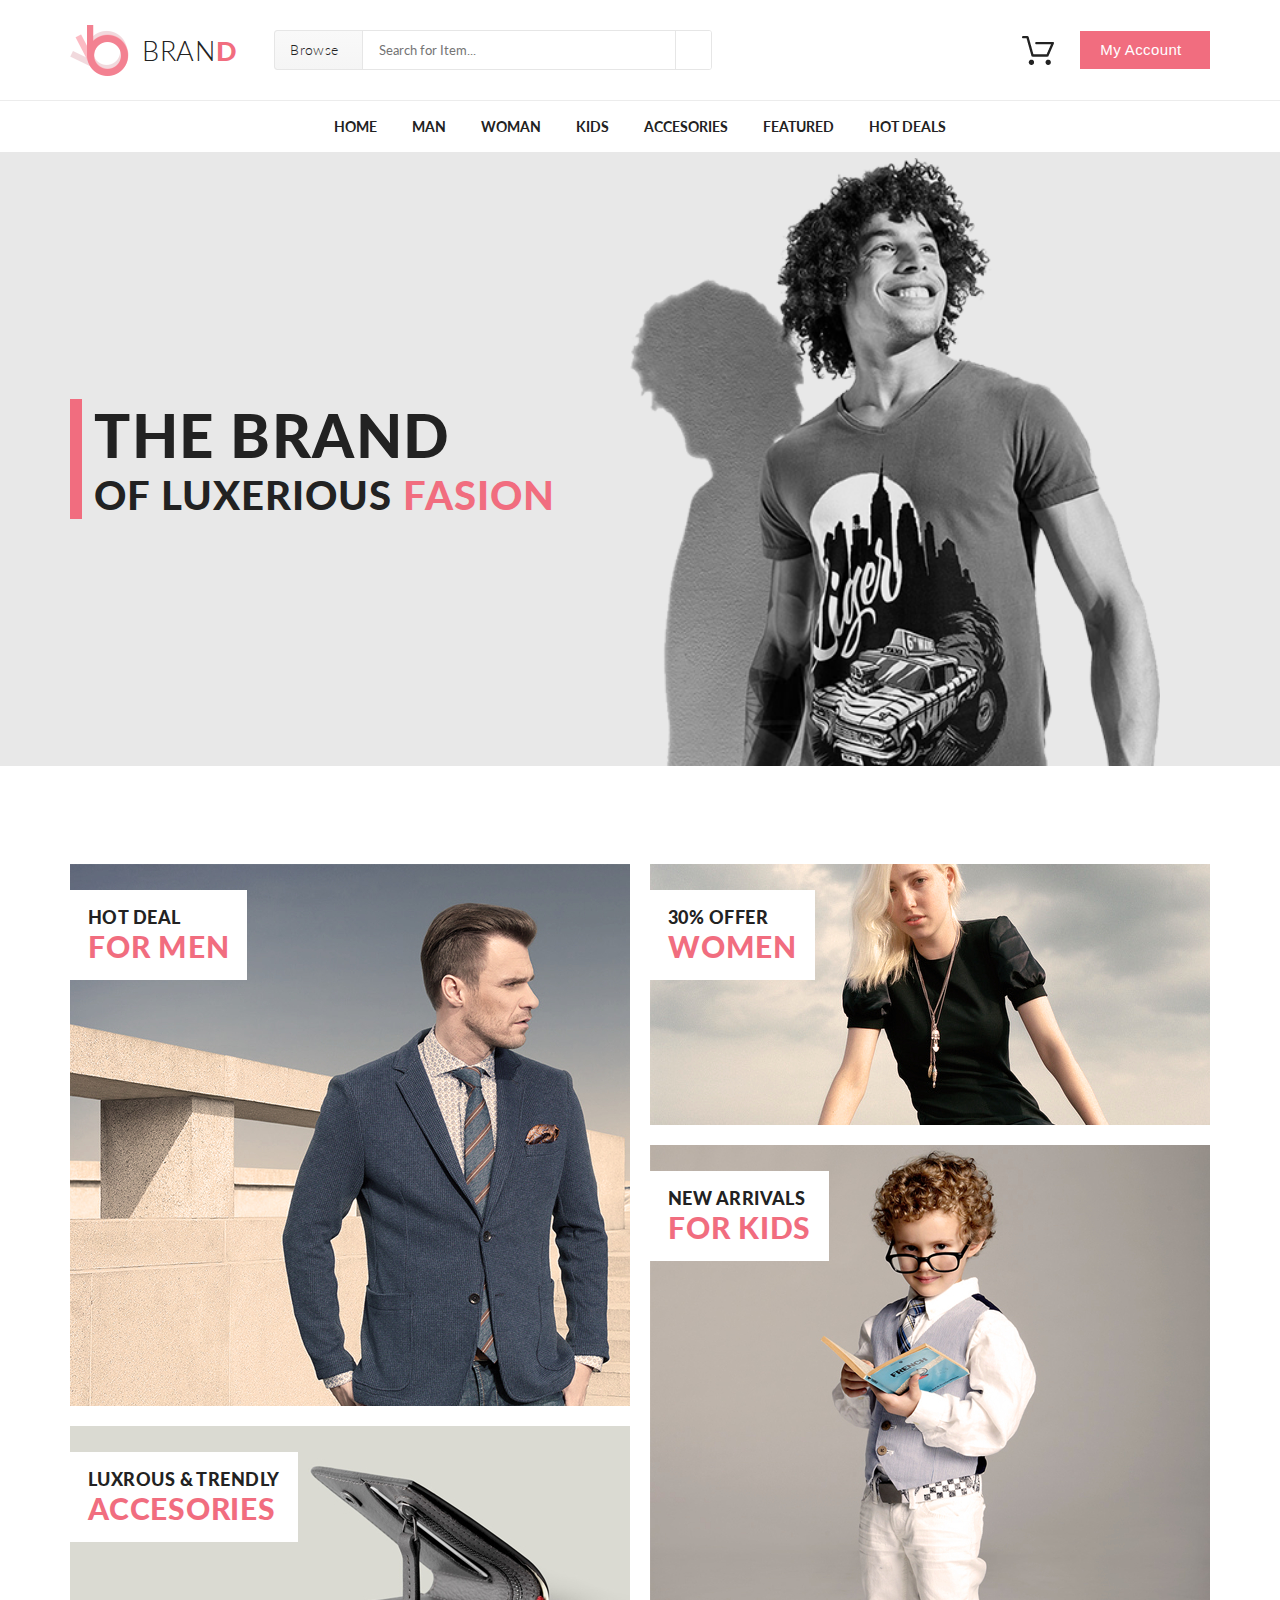
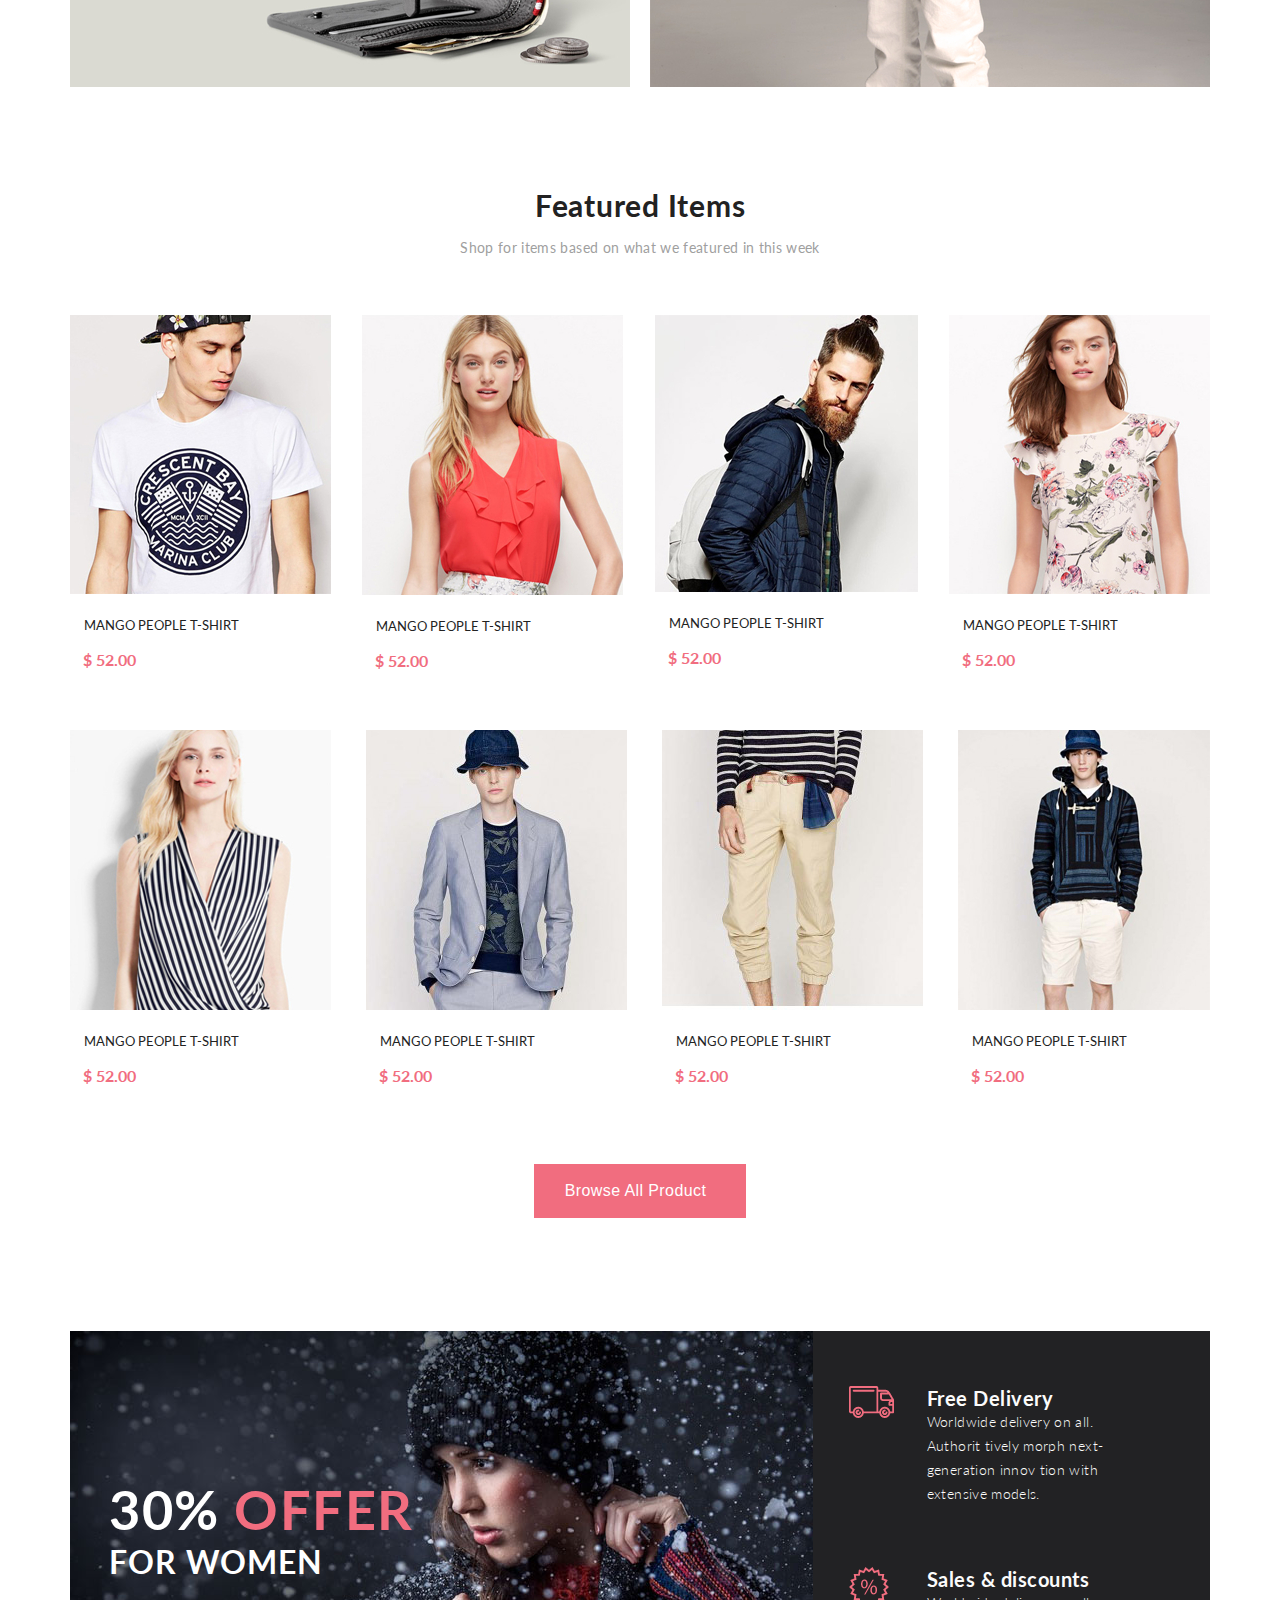
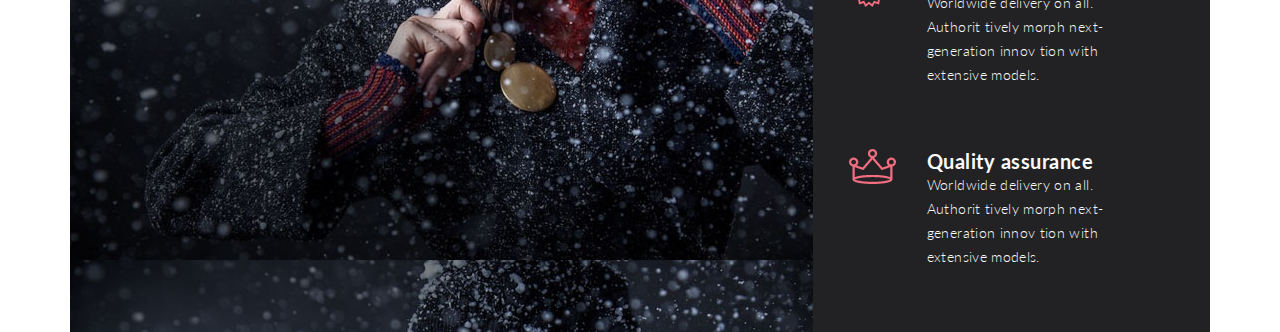
==== index.html @ 6a230013 "Add site 1 lesson" ====
<!DOCTYPE html>
<html lang="en">
  <head>
    <meta charset="UTF-8" />
    <meta name="viewport" content="width=device-width, initial-scale=1.0" />
    <title>Document</title>
    <link rel="stylesheet" href="style.css" />
    <link
      rel="stylesheet"
      href="https://cdnjs.cloudflare.com/ajax/libs/font-awesome/5.14.0/css/all.min.css"
      integrity="sha512-1PKOgIY59xJ8Co8+NE6FZ+LOAZKjy+KY8iq0G4B3CyeY6wYHN3yt9PW0XpSriVlkMXe40PTKnXrLnZ9+fkDaog=="
      crossorigin="anonymous"
    />
  </head>

  <body>
    <header>
      <div class="container">
        <a href="#" class="logo">BRAN<span>D</span></a>
        <form action="search">
          <div class="browse">Browse <i class="fas fa-caret-down"></i></div>
          <input type="text" placeholder="Search for Item..." />
          <button class="search"><i class="fas fa-search"></i></button>
        </form>
        <img src="img/cart.png" alt="cart" class="cart" />
        <button class="account">
          My Account <i class="fas fa-caret-down"></i>
        </button>
      </div>
    </header>
    <div class="top-menu">
      <a href="#" class="menu">HOME</a>
      <a href="#" class="menu">MAN</a>
      <a href="#" class="menu">WOMAN</a>
      <a href="#" class="menu">KIDS</a>
      <a href="#" class="menu">ACCESORIES</a>
      <a href="#" class="menu">FEATURED</a>
      <a href="#" class="menu">HOT DEALS</a>
    </div>
    <div class="promo">
      <div class="container">
        <div class="promo-text">
          <div class="promo-text-top">THE BRAND</div>
          <div class="promo-text-bottom">OF LUXERIOUS <span>FASION</span></div>
        </div>
      </div>
    </div>
    <div class="offers container">
      <div class="offers-left">
        <div class="offer1">
          <div class="offer-text">HOT DEAL<br /><span>FOR MEN</span></div>
        </div>
        <div class="offer2">
          <div class="offer-text">
            LUXROUS & TRENDLY<br /><span>ACCESORIES</span>
          </div>
        </div>
      </div>
      <div class="offers-right">
        <div class="offer3">
          <div class="offer-text">30% OFFER<br /><span>WOMEN</span></div>
        </div>
        <div class="offer4">
          <div class="offer-text">NEW ARRIVALS<br /><span>FOR KIDS</span></div>
        </div>
      </div>
    </div>
    <div class="featured-items">
      <div class="container">
        <h2>Featured Items</h2>
        <div class="featured-text">
          Shop for items based on what we featured in this week
        </div>
        <div class="items">
          <div class="items-top">
            <div class="item">
              <img src="img/featuredItem1.jpg" alt="" />
              <button>Add to Cart</button>
              <div class="item-name">MANGO PEOPLE T-SHIRT</div>
              <div class="item-price">$ 52.00</div>
            </div>
            <div class="item">
              <img src="img/featuredItem2.jpg" alt="" />
              <div class="item-name">MANGO PEOPLE T-SHIRT</div>
              <div class="item-price">$ 52.00</div>
            </div>
            <div class="item">
              <img src="img/featuredItem3.jpg" alt="" />
              <div class="item-name">MANGO PEOPLE T-SHIRT</div>
              <div class="item-price">$ 52.00</div>
            </div>
            <div class="item">
              <img src="img/featuredItem4.jpg" alt="" />
              <div class="item-name">MANGO PEOPLE T-SHIRT</div>
              <div class="item-price">$ 52.00</div>
            </div>
          </div>
          <div class="items-bottom">
            <div class="item">
              <img src="img/featuredItem5.jpg" alt="" />
              <div class="item-name">MANGO PEOPLE T-SHIRT</div>
              <div class="item-price">$ 52.00</div>
            </div>
            <div class="item">
              <img src="img/featuredItem6.jpg" alt="" />
              <div class="item-name">MANGO PEOPLE T-SHIRT</div>
              <div class="item-price">$ 52.00</div>
            </div>
            <div class="item">
              <img src="img/featuredItem7.jpg" alt="" />
              <div class="item-name">MANGO PEOPLE T-SHIRT</div>
              <div class="item-price">$ 52.00</div>
            </div>
            <div class="item">
              <img src="img/featuredItem8.jpg" alt="" />
              <div class="item-name">MANGO PEOPLE T-SHIRT</div>
              <div class="item-price">$ 52.00</div>
            </div>
          </div>
        </div>
      </div>
      <button>
        Browse All Product<i class="fas fa-long-arrow-alt-right"></i>
      </button>
    </div>
    <div class="new-offer container">
      <div class="left">
        <div class="new-offer-text">
          <p class="new-offer-text-top">30% <span>OFFER</span></p>
          <p class="new-offer-text-bottom">FOR WOMEN</p>
        </div>
      </div>
      <div class="right">
        <div class="detail1">
          <h2 class="detailh2">Free Delivery</h2>
          <p class="detail-text">
            Worldwide delivery on all. Authorit tively morph next-generation
            innov tion with extensive models.
          </p>
        </div>
        <div class="detail2">
          <h2 class="detailh2">Sales & discounts</h2>
          <p class="detail-text">
            Worldwide delivery on all. Authorit tively morph next-generation
            innov tion with extensive models.
          </p>
        </div>
        <div class="detail3">
          <h2 class="detailh2">Quality assurance</h2>
          <p class="detail-text">
            Worldwide delivery on all. Authorit tively morph next-generation
            innov tion with extensive models.
          </p>
        </div>
      </div>
    </div>
  </body>
</html>
---- style.css ----
@import url('https://fonts.googleapis.com/css2?family=Lato:wght@300;400;700;900&display=swap');
* {
  margin: 0;
  padding: 0;
}

body {
  font-family: Lato, sans-serif;
}

header {
  height: 100px;
  display: flex;
  border-bottom: 1px solid #ececec;
}

.container {
  width: 1140px;
  margin: 0 auto;
}

header .container {
  height: inherit;
  display: flex;
  align-items: center;
}

.logo {
  background: url(img/logo.png) no-repeat;
  width: 167px;
  height: 51px;
  display: flex;
  align-items: center;
  padding-left: 72px;
  box-sizing: border-box;
  text-decoration: none;
  color: #222222;
  font-size: 27px;
  font-weight: 300;
  line-height: 49px;
  letter-spacing: 0.68px;
  letter-spacing: 0.025em;
  box-sizing: border-box;
}

.logo span {
  color: #f16d7f;
  font-weight: 900;
}

header form {
  height: 38px;
  display: flex;
  border: 1px solid #e6e6e6;
  border-radius: 3px;
  margin-left: 37px;
  overflow: hidden;
}

.browse {
  width: 87px;
  border-right: 1px solid #e6e6e6;
  background-color: #cdcdcc;
  background-image: linear-gradient(to bottom, #f9f9f9 0%, #f5f5f5 100%);
  display: flex;
  justify-content: center;
  align-items: center;
  font-size: 14px;
  font-weight: 300;
  line-height: 32px;
  letter-spacing: 0.025em;
  color: #222222;
}

.browse i {
  margin-left: 8px;
}

header form input {
  width: 280px;
  border: none;
  font-family: inherit;
  padding: 14px 16px;
}

.search {
  width: 36px;
  color: #a4a4a4;
  border: none;
  border-left: 1px solid #e6e6e6;
  background-color: #ffffff;
}

.cart {
  margin-left: auto;
  margin-right: 26px;
}

.account {
  width: 130px;
  height: 38px;
  background-color: #f16d7f;
  border: none;
  color: #ffffff;
  font-size: 15px;
  font-weight: 400;
  line-height: 32px;
  letter-spacing: 0.38px;
}

.account i {
  margin-left: 8px;
}

.top-menu {
  height: 51px;
  display: flex;
  justify-content: center;
  align-items: center;
}

.menu {
  text-decoration: none;
  color: #222222;
  font-size: 14px;
  font-weight: 700;
  line-height: 26px;
}

.menu:not(:last-child) {
  margin-right: 35px;
}

.promo {
  height: 614px;
  display: flex;
  align-items: center;
  background: #e8e8e8;
}

.promo .container {
  background: url(img/topHeaderBack.png) no-repeat right 50px top 6px;
  height: inherit;
  display: flex;
  align-items: center;
  background-size: 530px;
}

.promo-text {
  border-left: 12px solid #f16d7f;
  color: #222222;
  font-size: 40px;
  font-weight: 900;
  padding-left: 12px;
  width: 510px;
}

.promo-text-top {
  font-size: 60px;
  letter-spacing: 1.5px;
}

.promo-text-bottom {
  letter-spacing: 1px;
}

.promo-text-bottom span {
  color: #f16d7f;
}

.offers {
  margin-top: 98px;
  display: flex;
  justify-content: space-between;
}

.offer1 {
  background-image: url(img/offer1.jpg);
  background-repeat: no-repeat;
  width: 560px;
  height: 542px;
  padding-top: 26px;
  box-sizing: border-box;
}

.offer2 {
  background-image: url(img/offer2.jpg);
  background-repeat: no-repeat;
  width: 560px;
  height: 261px;
  margin-top: 20px;
  padding-top: 26px;
  box-sizing: border-box;
}

.offer3 {
  background-image: url(img/offer3.jpg);
  background-repeat: no-repeat;
  width: 560px;
  height: 261px;
  padding-top: 26px;
  box-sizing: border-box;
}

.offer4 {
  background-image: url(img/offer4.jpg);
  background-repeat: no-repeat;
  width: 560px;
  height: 542px;
  margin-top: 20px;
  padding-top: 26px;
  box-sizing: border-box;
}

.offer-text {
  background-color: #ffffff;
  padding: 16px 18px;
  color: #222222;
  font-size: 18px;
  font-weight: 900;
  letter-spacing: 0.45px;
  display: inline-block;
}

.offer-text span {
  color: #f16d7f;
  font-size: 30px;
  letter-spacing: 0.75px;
}

.featured-items {
  text-align: center;
}

.featured-items h2 {
  color: #222222;
  font-size: 30px;
  font-weight: 700;
  letter-spacing: 0.75px;
  margin-top: 100px;
}

.featured-text {
  color: #9f9f9f;
  font-size: 14px;
  font-weight: 400;
  letter-spacing: 0.35px;
  margin-top: 16px;
  margin-bottom: 20px;
}

.items {
  /* display: flex;
  justify-content: space-between; */
}

.items-top {
  display: flex;
  justify-content: space-between;
}

.items-bottom {
  display: flex;
  justify-content: space-between;
}

.item {
  margin-top: 39px;
}

.item button {
  border: 1px solid #ffffff;
  color: #ffffff;
  font-size: 13px;
  font-weight: 700;
  display: none;
}

.item:hover {
  box-shadow: 0 5px 8px rgba(0, 0, 0, 0.16);
}

.item:hover img {
  filter: brightness(40%);
}

.item-name {
  color: #222222;
  font-size: 13px;
  font-weight: 400;
  text-transform: uppercase;
  text-align: left;
  padding-left: 14px;
  padding-top: 20px;
}

.item-price {
  color: #f16d7f;
  font-size: 16px;
  font-weight: 700;
  padding-left: 13px;
  padding-top: 17px;
  padding-bottom: 21px;
  text-align: left;
}

.featured-items button {
  width: 212px;
  color: #ffffff;
  font-size: 16px;
  font-weight: 400;
  line-height: 54px;
  letter-spacing: 0.4px;
  background-color: #f16d7f;
  border: none;
  text-align: center;
  margin-top: 58px;
}

.featured-items button i {
  padding-left: 9px;
}

.new-offer {
  display: flex;
  margin-top: 113px;
}

.left {
  background: url(img/offerForWomen.jpg);
  width: 767px;
}

.new-offer-text {
  color: #ffffff;
  font-weight: 700;
  margin-left: 39px;
  margin-top: 146px;
}

.new-offer-text-top {
  font-size: 54px;
  letter-spacing: 1.5px;
}

.new-offer-text-top span {
  color: #f16d7f;
}

.new-offer-text-bottom {
  font-size: 32px;
  letter-spacing: 0.9px;
}

.right {
  background-color: #222224;
  padding-left: 36px;
  width: 373px;
}

.detail1 {
  background: url(img/offerDetails1.png) no-repeat;
  margin-top: 55px;
}

.detail2 {
  background: url(img/offerDetails2.png) no-repeat;
  margin-top: 61px;
}

.detail3 {
  background: url(img/offerDetails3.png) no-repeat;
  margin-top: 62px;
  margin-bottom: 63px;
}

.detailh2 {
  margin-left: 78px;
  color: #fbfbfb;
  font-size: 20px;
  font-weight: 700;
  letter-spacing: 0.5px;
}

.detail-text {
  margin-left: 78px;
  width: 219px;
  color: #fbfbfb;
  font-size: 14px;
  font-weight: 300;
  line-height: 24px;
  letter-spacing: 0.35px;
}
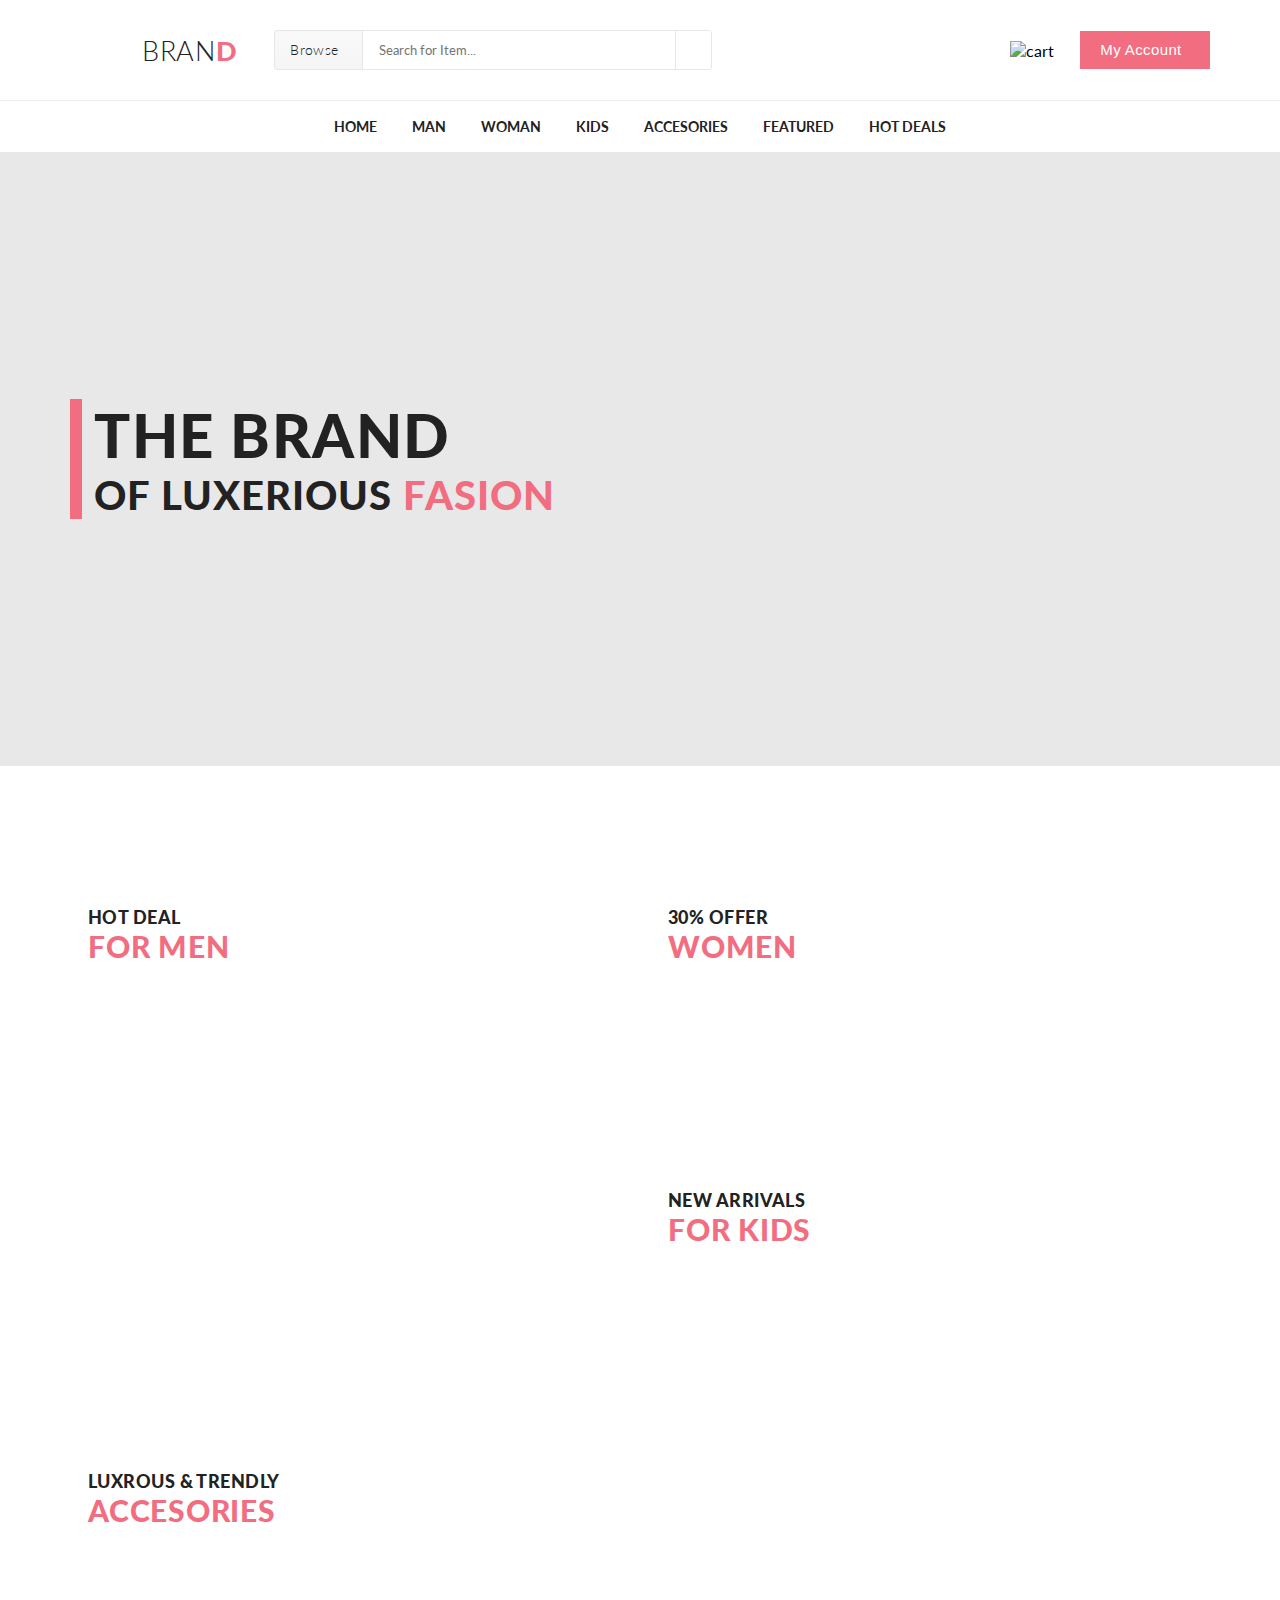
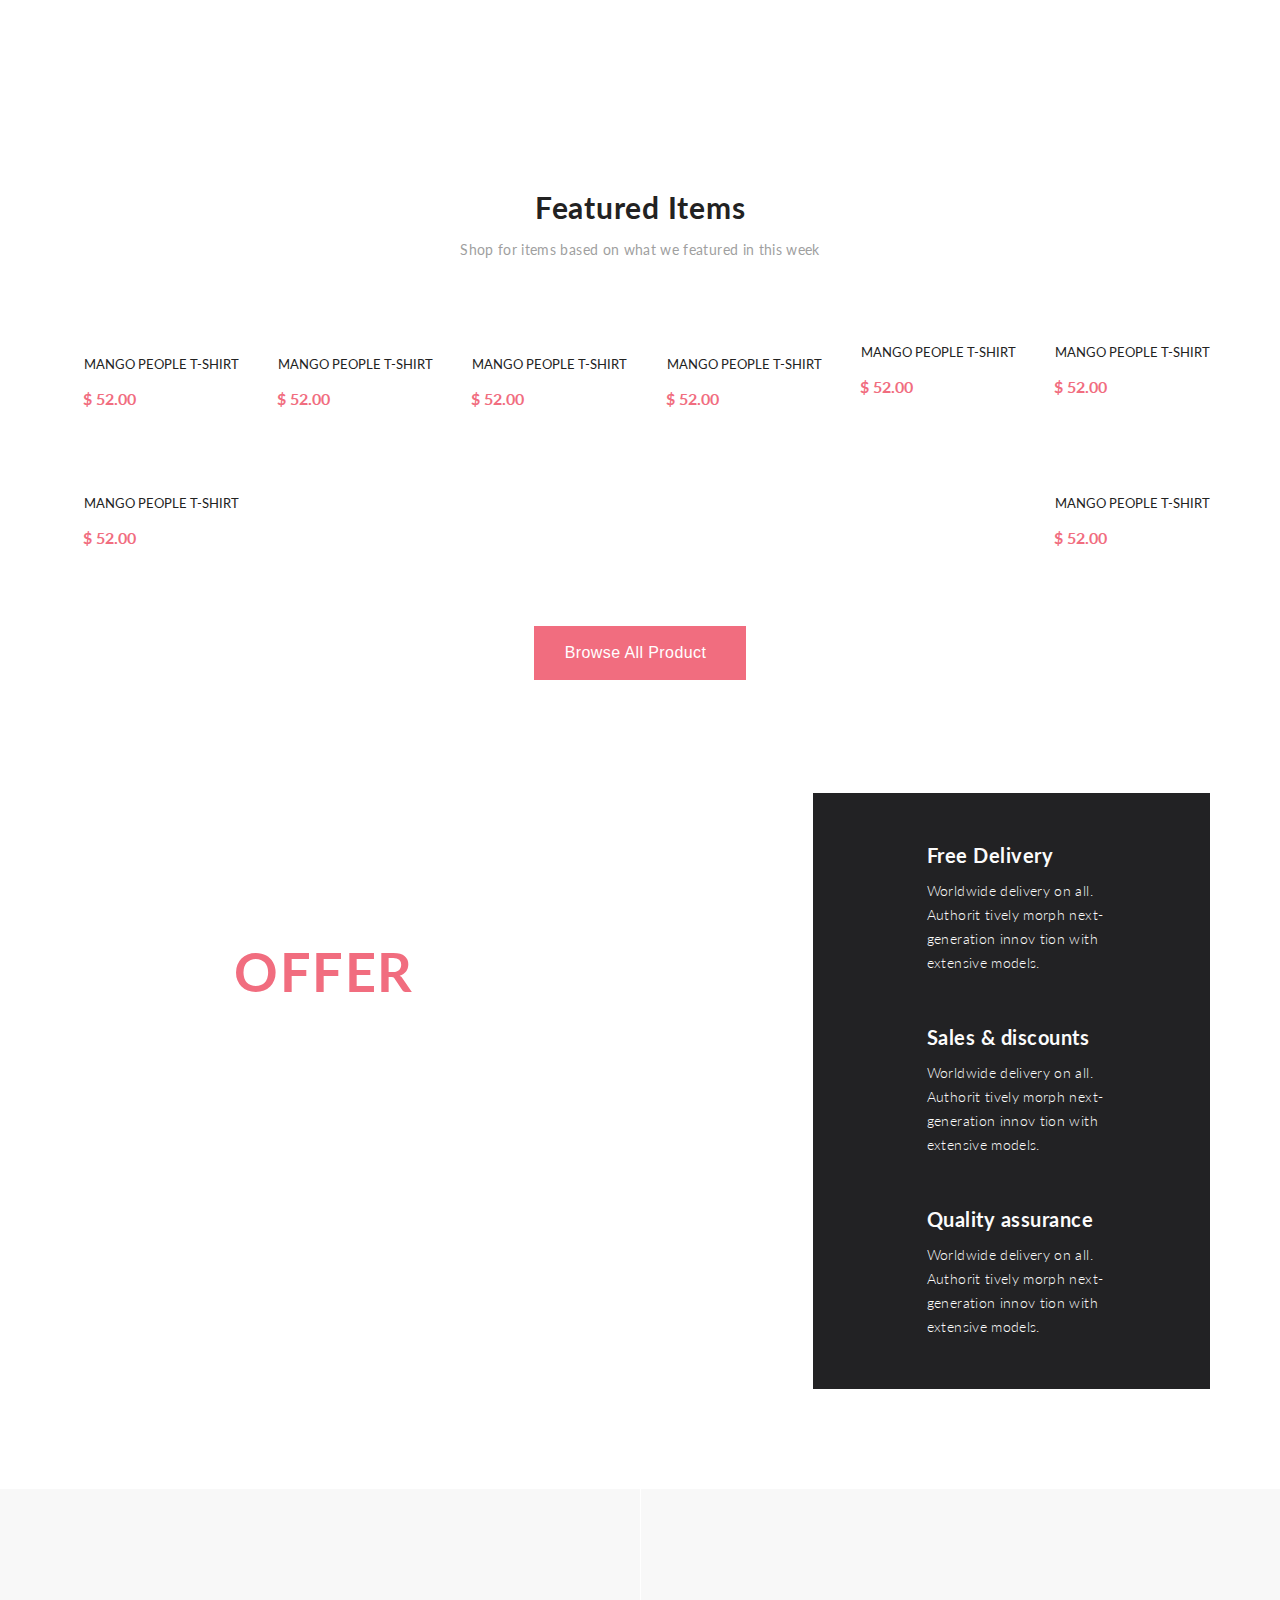
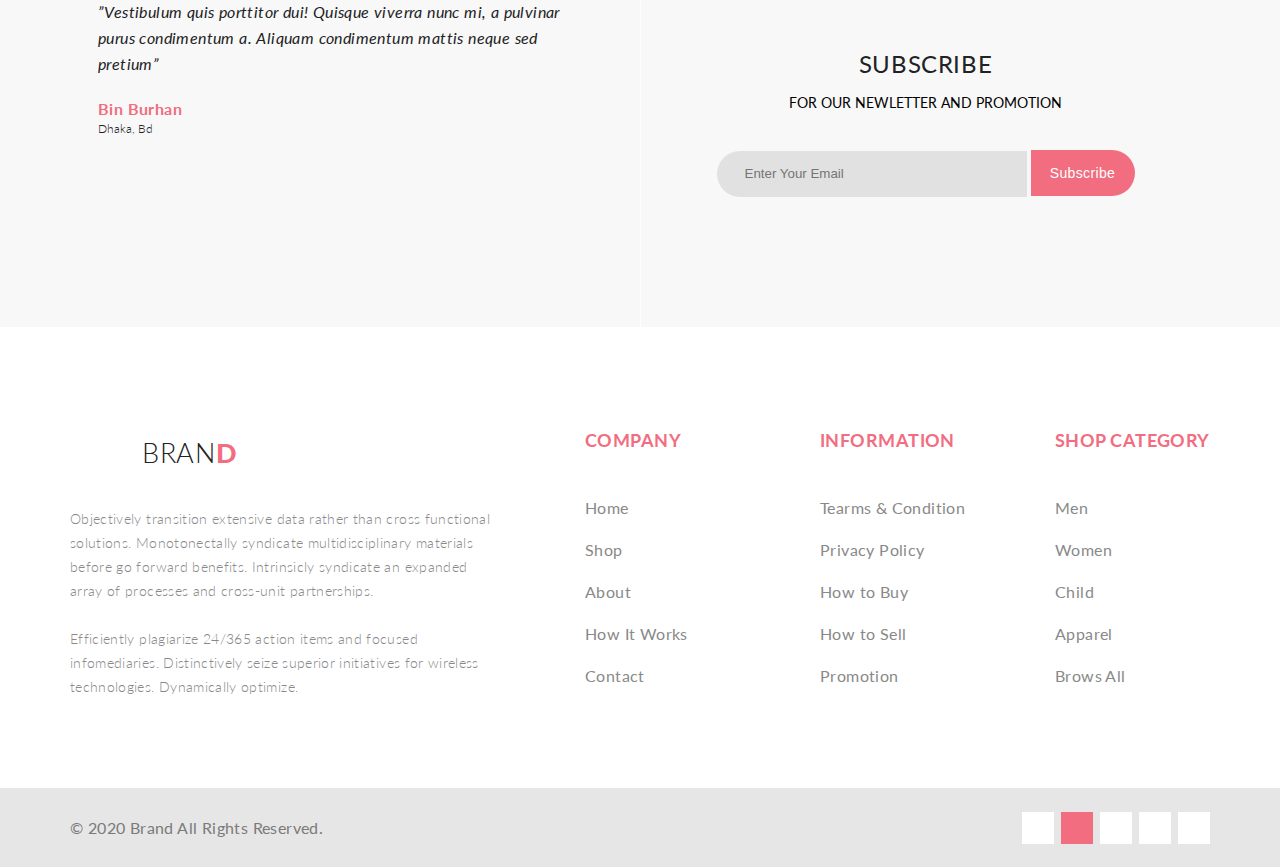
==== commit c723fbe8: "Homework lesson 2" ====
--- a/index.html
+++ b/index.html
@@ -39,120 +39,235 @@
     </div>
     <div class="promo">
       <div class="container">
-        <div class="promo-text">
-          <div class="promo-text-top">THE BRAND</div>
-          <div class="promo-text-bottom">OF LUXERIOUS <span>FASION</span></div>
+        <div class="promoText">
+          <div class="promoTextTop">THE BRAND</div>
+          <div class="promoTextBottom">OF LUXERIOUS <span>FASION</span></div>
         </div>
       </div>
     </div>
     <div class="offers container">
-      <div class="offers-left">
-        <div class="offer1">
-          <div class="offer-text">HOT DEAL<br /><span>FOR MEN</span></div>
-        </div>
-        <div class="offer2">
-          <div class="offer-text">
-            LUXROUS & TRENDLY<br /><span>ACCESORIES</span>
-          </div>
-        </div>
-      </div>
-      <div class="offers-right">
-        <div class="offer3">
-          <div class="offer-text">30% OFFER<br /><span>WOMEN</span></div>
-        </div>
-        <div class="offer4">
-          <div class="offer-text">NEW ARRIVALS<br /><span>FOR KIDS</span></div>
-        </div>
-      </div>
-    </div>
-    <div class="featured-items">
-      <div class="container">
-        <h2>Featured Items</h2>
-        <div class="featured-text">
+      <div class="offer">
+        <div class="offerText">HOT DEAL<br /><span>FOR MEN</span></div>
+      </div>
+      <div class="offer">
+        <div class="offerText">
+          LUXROUS & TRENDLY<br /><span>ACCESORIES</span>
+        </div>
+      </div>
+      <div class="offer">
+        <div class="offerText">30% OFFER<br /><span>WOMEN</span></div>
+      </div>
+      <div class="offer">
+        <div class="offerText">NEW ARRIVALS<br /><span>FOR KIDS</span></div>
+      </div>
+    </div>
+    <div class="featuredItems">
+      <div class="container">
+        <h2 class="featuredItemsH2">Featured Items</h2>
+        <div class="featuredItemsText">
           Shop for items based on what we featured in this week
         </div>
         <div class="items">
-          <div class="items-top">
-            <div class="item">
+          <div class="item">
+            <div class="itemImgWrap">
+              <div class="itemBuy">
+                <button class="itemBuyButton">Add to Cart</button>
+              </div>
               <img src="img/featuredItem1.jpg" alt="" />
-              <button>Add to Cart</button>
-              <div class="item-name">MANGO PEOPLE T-SHIRT</div>
-              <div class="item-price">$ 52.00</div>
-            </div>
-            <div class="item">
+            </div>
+            <div class="itemName">MANGO PEOPLE T-SHIRT</div>
+            <div class="itemPrice">$ 52.00</div>
+          </div>
+          <div class="item">
+            <div class="itemImgWrap">
+              <div class="itemBuy">
+                <button class="itemBuyButton">Add to Cart</button>
+              </div>
               <img src="img/featuredItem2.jpg" alt="" />
-              <div class="item-name">MANGO PEOPLE T-SHIRT</div>
-              <div class="item-price">$ 52.00</div>
-            </div>
-            <div class="item">
+            </div>
+            <div class="itemName">MANGO PEOPLE T-SHIRT</div>
+            <div class="itemPrice">$ 52.00</div>
+          </div>
+          <div class="item">
+            <div class="itemImgWrap">
+              <div class="itemBuy">
+                <button class="itemBuyButton">Add to Cart</button>
+              </div>
               <img src="img/featuredItem3.jpg" alt="" />
-              <div class="item-name">MANGO PEOPLE T-SHIRT</div>
-              <div class="item-price">$ 52.00</div>
-            </div>
-            <div class="item">
+            </div>
+            <div class="itemName">MANGO PEOPLE T-SHIRT</div>
+            <div class="itemPrice">$ 52.00</div>
+          </div>
+          <div class="item">
+            <div class="itemImgWrap">
+              <div class="itemBuy">
+                <button class="itemBuyButton">Add to Cart</button>
+              </div>
               <img src="img/featuredItem4.jpg" alt="" />
-              <div class="item-name">MANGO PEOPLE T-SHIRT</div>
-              <div class="item-price">$ 52.00</div>
-            </div>
-          </div>
-          <div class="items-bottom">
-            <div class="item">
+            </div>
+            <div class="itemName">MANGO PEOPLE T-SHIRT</div>
+            <div class="itemPrice">$ 52.00</div>
+          </div>
+          <div class="item">
+            <div class="itemImgWrap">
+              <div class="itemBuy">
+                <button class="itemBuyButton">Add to Cart</button>
+              </div>
               <img src="img/featuredItem5.jpg" alt="" />
-              <div class="item-name">MANGO PEOPLE T-SHIRT</div>
-              <div class="item-price">$ 52.00</div>
-            </div>
-            <div class="item">
+            </div>
+            <div class="itemName">MANGO PEOPLE T-SHIRT</div>
+            <div class="itemPrice">$ 52.00</div>
+          </div>
+          <div class="item">
+            <div class="itemImgWrap">
+              <div class="itemBuy">
+                <button class="itemBuyButton">Add to Cart</button>
+              </div>
               <img src="img/featuredItem6.jpg" alt="" />
-              <div class="item-name">MANGO PEOPLE T-SHIRT</div>
-              <div class="item-price">$ 52.00</div>
-            </div>
-            <div class="item">
+            </div>
+            <div class="itemName">MANGO PEOPLE T-SHIRT</div>
+            <div class="itemPrice">$ 52.00</div>
+          </div>
+          <div class="item">
+            <div class="itemImgWrap">
+              <div class="itemBuy">
+                <button class="itemBuyButton">Add to Cart</button>
+              </div>
               <img src="img/featuredItem7.jpg" alt="" />
-              <div class="item-name">MANGO PEOPLE T-SHIRT</div>
-              <div class="item-price">$ 52.00</div>
-            </div>
-            <div class="item">
+            </div>
+            <div class="itemName">MANGO PEOPLE T-SHIRT</div>
+            <div class="itemPrice">$ 52.00</div>
+          </div>
+          <div class="item">
+            <div class="itemImgWrap">
+              <div class="itemBuy">
+                <button class="itemBuyButton">Add to Cart</button>
+              </div>
               <img src="img/featuredItem8.jpg" alt="" />
-              <div class="item-name">MANGO PEOPLE T-SHIRT</div>
-              <div class="item-price">$ 52.00</div>
-            </div>
-          </div>
-        </div>
-      </div>
-      <button>
-        Browse All Product<i class="fas fa-long-arrow-alt-right"></i>
-      </button>
-    </div>
-    <div class="new-offer container">
-      <div class="left">
-        <div class="new-offer-text">
-          <p class="new-offer-text-top">30% <span>OFFER</span></p>
-          <p class="new-offer-text-bottom">FOR WOMEN</p>
-        </div>
-      </div>
-      <div class="right">
-        <div class="detail1">
-          <h2 class="detailh2">Free Delivery</h2>
-          <p class="detail-text">
+            </div>
+            <div class="itemName">MANGO PEOPLE T-SHIRT</div>
+            <div class="itemPrice">$ 52.00</div>
+          </div>
+        </div>
+        <button class="featuredItemsButton">
+          Browse All Product<i class="fas fa-long-arrow-alt-right"></i>
+        </button>
+      </div>
+    </div>
+    <div class="newOffer container">
+      <div class="newOfferOffer">
+        <div class="newOfferText">
+          <p class="newOfferTextTop">30% <span>OFFER</span></p>
+          <p class="newOfferTextBottom">FOR WOMEN</p>
+        </div>
+      </div>
+      <div class="newOfferDetails">
+        <div class="detail">
+          <h2 class="detailH2">Free Delivery</h2>
+          <p class="detailText">
             Worldwide delivery on all. Authorit tively morph next-generation
             innov tion with extensive models.
           </p>
         </div>
-        <div class="detail2">
-          <h2 class="detailh2">Sales & discounts</h2>
-          <p class="detail-text">
+        <div class="detail">
+          <h2 class="detailH2">Sales & discounts</h2>
+          <p class="detailText">
             Worldwide delivery on all. Authorit tively morph next-generation
             innov tion with extensive models.
           </p>
         </div>
-        <div class="detail3">
-          <h2 class="detailh2">Quality assurance</h2>
-          <p class="detail-text">
+        <div class="detail">
+          <h2 class="detailH2">Quality assurance</h2>
+          <p class="detailText">
             Worldwide delivery on all. Authorit tively morph next-generation
             innov tion with extensive models.
           </p>
         </div>
       </div>
     </div>
+    <div class="mentions">
+      <div class="mentionsWrap container">
+        <div class="mention">
+          <img src="img/reviewPerson.png" alt="" />
+          <div class="mentionQuote">
+            <p class="quote">
+              ”Vestibulum quis porttitor dui! Quisque viverra nunc mi, a
+              pulvinar purus condimentum a. Aliquam condimentum mattis neque sed
+              pretium”
+            </p>
+            <p class="quoteSign">
+              <span>Bin Burhan</span>
+              <br />
+              Dhaka, Bd
+            </p>
+          </div>
+        </div>
+        <div class="subscribe">
+          <h2>SUBSCRIBE</h2>
+          <p>FOR OUR NEWLETTER AND PROMOTION</p>
+          <form action="">
+            <input type="text" name="" id="" placeholder="Enter Your Email" />
+            <button>Subscribe</button>
+          </form>
+        </div>
+      </div>
+    </div>
+
+    <div class="bottom container">
+      <div class="bottomBrand">
+        <a href="#" class="logo">BRAN<span>D</span></a>
+        <p>
+          Objectively transition extensive data rather than cross functional
+          solutions. Monotonectally syndicate multidisciplinary materials before
+          go forward benefits. Intrinsicly syndicate an expanded array of
+          processes and cross-unit partnerships.
+          <br />
+          <br />
+          Efficiently plagiarize 24/365 action items and focused infomediaries.
+          Distinctively seize superior initiatives for wireless technologies.
+          Dynamically optimize.
+        </p>
+      </div>
+      <nav class="bottomNav">
+        <div class="bottomNavColumn">
+          <h2>COMPANY</h2>
+          <a href="#">Home</a>
+          <a href="#">Shop</a>
+          <a href="#">About</a>
+          <a href="#">How It Works</a>
+          <a href="#">Contact</a>
+        </div>
+        <div class="bottomNavColumn">
+          <h2>INFORMATION</h2>
+          <a href="#">Tearms & Condition</a>
+          <a href="#">Privacy Policy</a>
+          <a href="#">How to Buy</a>
+          <a href="#">How to Sell</a>
+          <a href="#">Promotion</a>
+        </div>
+        <div class="bottomNavColumn">
+          <h2>SHOP CATEGORY</h2>
+          <a href="#">Men</a>
+          <a href="#">Women</a>
+          <a href="#">Child</a>
+          <a href="#">Apparel</a>
+          <a href="#">Brows All</a>
+        </div>
+      </nav>
+    </div>
+    <footer>
+      <div class="container">
+        <div class="footerWrapper">
+          <p class="footerText">&copy; 2020 Brand All Rights Reserved.</p>
+          <nav class="footerNav">
+            <div class="footerSocial"><i class="fab fa-facebook-f"></i></div>
+            <div class="footerSocial"><i class="fab fa-twitter"></i></div>
+            <div class="footerSocial"><i class="fab fa-linkedin-in"></i></div>
+            <div class="footerSocial"><i class="fab fa-pinterest-p"></i></div>
+            <div class="footerSocial"><i class="fab fa-google-plus-g"></i></div>
+          </nav>
+        </div>
+      </div>
+    </footer>
   </body>
 </html>
--- a/style.css
+++ b/style.css
@@ -1,4 +1,4 @@
-@import url('https://fonts.googleapis.com/css2?family=Lato:wght@300;400;700;900&display=swap');
+@import url("https://fonts.googleapis.com/css2?family=Lato:wght@300;400;700;900&display=swap");
 * {
   margin: 0;
   padding: 0;
@@ -8,31 +8,60 @@
   font-family: Lato, sans-serif;
 }
 
-header {
-  height: 100px;
-  display: flex;
-  border-bottom: 1px solid #ececec;
-}
-
 .container {
   width: 1140px;
   margin: 0 auto;
 }
 
+header {
+  height: 100px;
+  display: -webkit-box;
+  display: -ms-flexbox;
+  display: flex;
+  border-bottom: 1px solid #ececec;
+}
+
 header .container {
   height: inherit;
-  display: flex;
-  align-items: center;
+  display: -webkit-box;
+  display: -ms-flexbox;
+  display: flex;
+  -webkit-box-align: center;
+      -ms-flex-align: center;
+          align-items: center;
+}
+
+header form {
+  height: 38px;
+  display: -webkit-box;
+  display: -ms-flexbox;
+  display: flex;
+  border: 1px solid #e6e6e6;
+  border-radius: 3px;
+  margin-left: 37px;
+  overflow: hidden;
+}
+
+header form input {
+  width: 280px;
+  border: none;
+  font-family: inherit;
+  padding: 14px 16px;
 }
 
 .logo {
   background: url(img/logo.png) no-repeat;
   width: 167px;
   height: 51px;
-  display: flex;
-  align-items: center;
+  display: -webkit-box;
+  display: -ms-flexbox;
+  display: flex;
+  -webkit-box-align: center;
+      -ms-flex-align: center;
+          align-items: center;
   padding-left: 72px;
-  box-sizing: border-box;
+  -webkit-box-sizing: border-box;
+          box-sizing: border-box;
   text-decoration: none;
   color: #222222;
   font-size: 27px;
@@ -48,23 +77,21 @@
   font-weight: 900;
 }
 
-header form {
-  height: 38px;
-  display: flex;
-  border: 1px solid #e6e6e6;
-  border-radius: 3px;
-  margin-left: 37px;
-  overflow: hidden;
-}
-
 .browse {
   width: 87px;
   border-right: 1px solid #e6e6e6;
   background-color: #cdcdcc;
+  background-image: -webkit-gradient(linear, left top, left bottom, from(#f9f9f9), to(#f5f5f5));
   background-image: linear-gradient(to bottom, #f9f9f9 0%, #f5f5f5 100%);
-  display: flex;
-  justify-content: center;
-  align-items: center;
+  display: -webkit-box;
+  display: -ms-flexbox;
+  display: flex;
+  -webkit-box-pack: center;
+      -ms-flex-pack: center;
+          justify-content: center;
+  -webkit-box-align: center;
+      -ms-flex-align: center;
+          align-items: center;
   font-size: 14px;
   font-weight: 300;
   line-height: 32px;
@@ -74,13 +101,6 @@
 
 .browse i {
   margin-left: 8px;
-}
-
-header form input {
-  width: 280px;
-  border: none;
-  font-family: inherit;
-  padding: 14px 16px;
 }
 
 .search {
@@ -114,9 +134,15 @@
 
 .top-menu {
   height: 51px;
-  display: flex;
-  justify-content: center;
-  align-items: center;
+  display: -webkit-box;
+  display: -ms-flexbox;
+  display: flex;
+  -webkit-box-pack: center;
+      -ms-flex-pack: center;
+          justify-content: center;
+  -webkit-box-align: center;
+      -ms-flex-align: center;
+          align-items: center;
 }
 
 .menu {
@@ -133,20 +159,28 @@
 
 .promo {
   height: 614px;
-  display: flex;
-  align-items: center;
+  display: -webkit-box;
+  display: -ms-flexbox;
+  display: flex;
+  -webkit-box-align: center;
+      -ms-flex-align: center;
+          align-items: center;
   background: #e8e8e8;
 }
 
 .promo .container {
   background: url(img/topHeaderBack.png) no-repeat right 50px top 6px;
   height: inherit;
-  display: flex;
-  align-items: center;
+  display: -webkit-box;
+  display: -ms-flexbox;
+  display: flex;
+  -webkit-box-align: center;
+      -ms-flex-align: center;
+          align-items: center;
   background-size: 530px;
 }
 
-.promo-text {
+.promoText {
   border-left: 12px solid #f16d7f;
   color: #222222;
   font-size: 40px;
@@ -155,64 +189,69 @@
   width: 510px;
 }
 
-.promo-text-top {
+.promoTextTop {
   font-size: 60px;
   letter-spacing: 1.5px;
 }
 
-.promo-text-bottom {
+.promoTextBottom {
   letter-spacing: 1px;
 }
 
-.promo-text-bottom span {
+.promoTextBottom span {
   color: #f16d7f;
 }
 
 .offers {
+  height: 825px;
   margin-top: 98px;
-  display: flex;
-  justify-content: space-between;
-}
-
-.offer1 {
-  background-image: url(img/offer1.jpg);
+  display: -webkit-box;
+  display: -ms-flexbox;
+  display: flex;
+  -webkit-box-pack: justify;
+      -ms-flex-pack: justify;
+          justify-content: space-between;
+  -webkit-box-orient: vertical;
+  -webkit-box-direction: normal;
+      -ms-flex-direction: column;
+          flex-direction: column;
+  -ms-flex-wrap: wrap;
+      flex-wrap: wrap;
+  -ms-flex-line-pack: justify;
+      align-content: space-between;
+}
+
+.offer {
   background-repeat: no-repeat;
   width: 560px;
+  padding-top: 26px;
+  -webkit-box-sizing: border-box;
+          box-sizing: border-box;
+}
+
+.offer:first-child {
+  background-image: url(img/offer1.jpg);
   height: 542px;
-  padding-top: 26px;
-  box-sizing: border-box;
-}
-
-.offer2 {
+}
+
+.offer:nth-child(2) {
   background-image: url(img/offer2.jpg);
-  background-repeat: no-repeat;
-  width: 560px;
   height: 261px;
   margin-top: 20px;
-  padding-top: 26px;
-  box-sizing: border-box;
-}
-
-.offer3 {
+}
+
+.offer:nth-child(3) {
   background-image: url(img/offer3.jpg);
-  background-repeat: no-repeat;
-  width: 560px;
   height: 261px;
-  padding-top: 26px;
-  box-sizing: border-box;
-}
-
-.offer4 {
+}
+
+.offer:last-child {
   background-image: url(img/offer4.jpg);
-  background-repeat: no-repeat;
-  width: 560px;
   height: 542px;
   margin-top: 20px;
-  padding-top: 26px;
-  box-sizing: border-box;
-}
-
-.offer-text {
+}
+
+.offerText {
   background-color: #ffffff;
   padding: 16px 18px;
   color: #222222;
@@ -222,17 +261,17 @@
   display: inline-block;
 }
 
-.offer-text span {
+.offerText span {
   color: #f16d7f;
   font-size: 30px;
   letter-spacing: 0.75px;
 }
 
-.featured-items {
+.featuredItems {
   text-align: center;
 }
 
-.featured-items h2 {
+.featuredItemsH2 {
   color: #222222;
   font-size: 30px;
   font-weight: 700;
@@ -240,7 +279,7 @@
   margin-top: 100px;
 }
 
-.featured-text {
+.featuredItemsText {
   color: #9f9f9f;
   font-size: 14px;
   font-weight: 400;
@@ -249,42 +288,85 @@
   margin-bottom: 20px;
 }
 
+.featuredItemsButton {
+  width: 212px;
+  color: #ffffff;
+  font-size: 16px;
+  font-weight: 400;
+  line-height: 54px;
+  letter-spacing: 0.4px;
+  background-color: #f16d7f;
+  border: none;
+  text-align: center;
+  margin-top: 58px;
+}
+
+.featuredItemsButton i {
+  padding-left: 9px;
+}
+
 .items {
-  /* display: flex;
-  justify-content: space-between; */
-}
-
-.items-top {
-  display: flex;
-  justify-content: space-between;
-}
-
-.items-bottom {
-  display: flex;
-  justify-content: space-between;
+  display: -webkit-box;
+  display: -ms-flexbox;
+  display: flex;
+  -webkit-box-pack: justify;
+      -ms-flex-pack: justify;
+          justify-content: space-between;
+  -ms-flex-wrap: wrap;
+      flex-wrap: wrap;
 }
 
 .item {
   margin-top: 39px;
 }
 
-.item button {
+.item:nth-child(n + 5) {
+  margin-top: 27px;
+}
+
+.itemImgWrap {
+  position: relative;
+}
+
+.itemBuy {
+  height: 279px;
+  width: 261px;
+  background: rgba(0, 0, 0, 0.5);
+  display: none;
+  position: absolute;
+}
+
+.itemBuyButton {
+  height: 39px;
   border: 1px solid #ffffff;
   color: #ffffff;
+  background: url(img/add_to_cart.svg) no-repeat left 13px center;
+  background-color: rgba(0, 0, 0, 0);
   font-size: 13px;
   font-weight: 700;
-  display: none;
+  margin-top: 98px;
+  padding-left: 43px;
+  padding-right: 13px;
 }
 
 .item:hover {
-  box-shadow: 0 5px 8px rgba(0, 0, 0, 0.16);
-}
-
-.item:hover img {
-  filter: brightness(40%);
-}
-
-.item-name {
+  -webkit-box-shadow: 0 5px 8px rgba(0, 0, 0, 0.16);
+          box-shadow: 0 5px 8px rgba(0, 0, 0, 0.16);
+}
+
+.item:hover .itemBuy {
+  display: -webkit-box;
+  display: -ms-flexbox;
+  display: flex;
+  -webkit-box-pack: center;
+      -ms-flex-pack: center;
+          justify-content: center;
+  -webkit-box-align: unset;
+      -ms-flex-align: unset;
+          align-items: unset;
+}
+
+.itemName {
   color: #222222;
   font-size: 13px;
   font-weight: 400;
@@ -294,7 +376,7 @@
   padding-top: 20px;
 }
 
-.item-price {
+.itemPrice {
   color: #f16d7f;
   font-size: 16px;
   font-weight: 700;
@@ -304,77 +386,62 @@
   text-align: left;
 }
 
-.featured-items button {
-  width: 212px;
-  color: #ffffff;
-  font-size: 16px;
-  font-weight: 400;
-  line-height: 54px;
-  letter-spacing: 0.4px;
-  background-color: #f16d7f;
-  border: none;
-  text-align: center;
-  margin-top: 58px;
-}
-
-.featured-items button i {
-  padding-left: 9px;
-}
-
-.new-offer {
+.newOffer {
+  display: -webkit-box;
+  display: -ms-flexbox;
   display: flex;
   margin-top: 113px;
 }
 
-.left {
-  background: url(img/offerForWomen.jpg);
-  width: 767px;
-}
-
-.new-offer-text {
+.newOfferText {
   color: #ffffff;
   font-weight: 700;
   margin-left: 39px;
   margin-top: 146px;
 }
 
-.new-offer-text-top {
+.newOfferTextTop {
   font-size: 54px;
   letter-spacing: 1.5px;
 }
 
-.new-offer-text-top span {
+.newOfferTextTop span {
   color: #f16d7f;
 }
 
-.new-offer-text-bottom {
+.newOfferTextBottom {
   font-size: 32px;
   letter-spacing: 0.9px;
 }
 
-.right {
+.newOfferOffer {
+  background: url(img/offerForWomen.jpg);
+  width: 767px;
+}
+
+.newOfferDetails {
   background-color: #222224;
   padding-left: 36px;
   width: 373px;
 }
 
-.detail1 {
+.detail:first-child {
   background: url(img/offerDetails1.png) no-repeat;
-  margin-top: 55px;
-}
-
-.detail2 {
+  margin-top: 50px;
+}
+
+.detail:nth-child(2) {
   background: url(img/offerDetails2.png) no-repeat;
-  margin-top: 61px;
-}
-
-.detail3 {
+  margin-top: 50px;
+}
+
+.detail:last-child {
   background: url(img/offerDetails3.png) no-repeat;
-  margin-top: 62px;
-  margin-bottom: 63px;
-}
-
-.detailh2 {
+  margin-top: 50px;
+  margin-bottom: 50px;
+}
+
+.detailH2 {
   margin-left: 78px;
   color: #fbfbfb;
   font-size: 20px;
@@ -382,8 +449,9 @@
   letter-spacing: 0.5px;
 }
 
-.detail-text {
+.detailText {
   margin-left: 78px;
+  margin-top: 12px;
   width: 219px;
   color: #fbfbfb;
   font-size: 14px;
@@ -391,3 +459,255 @@
   line-height: 24px;
   letter-spacing: 0.35px;
 }
+
+.mentions {
+  margin-top: 100px;
+  height: 438px;
+  background: no-repeat url(img/subscribe.jpg);
+  background-color: rgba(242, 242, 242, 0.5);
+  background-size: cover;
+}
+
+.mentionsWrap {
+  display: -webkit-box;
+  display: -ms-flexbox;
+  display: flex;
+  height: 438px;
+}
+
+.mention {
+  width: 50%;
+  display: -webkit-box;
+  display: -ms-flexbox;
+  display: flex;
+  -webkit-box-align: start;
+      -ms-flex-align: start;
+          align-items: start;
+}
+
+.mention img {
+  margin-top: 110px;
+}
+
+.mentionQuote {
+  margin-top: 110px;
+  margin-left: 28px;
+}
+
+.quote {
+  font-size: 16px;
+  line-height: 26px;
+  font-weight: 400;
+  font-style: italic;
+  letter-spacing: 0.025em;
+  color: #222224;
+  margin-right: 72px;
+}
+
+.quoteSign {
+  font-size: 12px;
+  line-height: 14px;
+  font-weight: 300;
+  color: #222224;
+  margin-top: 19px;
+}
+
+.quoteSign span {
+  font-size: 16px;
+  line-height: 26px;
+  font-weight: 700;
+  letter-spacing: 0.025em;
+  color: #f16d7f;
+}
+
+.subscribe {
+  width: calc(50% - 1px);
+  border-left: 1px solid #fff;
+  display: -webkit-box;
+  display: -ms-flexbox;
+  display: flex;
+  -webkit-box-align: center;
+      -ms-flex-align: center;
+          align-items: center;
+  -webkit-box-orient: vertical;
+  -webkit-box-direction: normal;
+      -ms-flex-direction: column;
+          flex-direction: column;
+}
+
+.subscribe h2 {
+  margin-top: 148px;
+  font-size: 24px;
+  line-height: 54px;
+  font-weight: 400;
+  letter-spacing: 0.025em;
+  color: #222224;
+}
+
+.subscribe p {
+  font-size: 14px;
+  line-height: 24px;
+  text-transform: none;
+}
+
+.subscribe form {
+  margin-top: 35px;
+}
+
+.subscribe form input {
+  width: 282px;
+  height: 46px;
+  background-color: #e1e1e1;
+  border-radius: 23px 0px 0px 23px;
+  border: none;
+  padding-left: 28px;
+}
+
+.subscribe form button {
+  width: 104px;
+  height: 46px;
+  background-color: #f16d7f;
+  border-radius: 0px 23px 23px 0px;
+  border: none;
+  font-size: 14px;
+  font-weight: 400;
+  letter-spacing: 0.025em;
+  color: #ffffff;
+}
+
+.bottom {
+  margin-top: 100px;
+  display: -webkit-box;
+  display: -ms-flexbox;
+  display: flex;
+  -webkit-box-pack: justify;
+      -ms-flex-pack: justify;
+          justify-content: space-between;
+}
+
+.bottomBrand {
+  width: 427px;
+}
+
+.bottom p {
+  font-size: 14px;
+  line-height: 24px;
+  font-weight: 300;
+  letter-spacing: 0.025em;
+  color: #898989;
+  margin-top: 29px;
+}
+
+.bottomNav {
+  display: -webkit-box;
+  display: -ms-flexbox;
+  display: flex;
+  -webkit-box-pack: justify;
+      -ms-flex-pack: justify;
+          justify-content: space-between;
+}
+
+.bottomNavColumn {
+  display: -webkit-box;
+  display: -ms-flexbox;
+  display: flex;
+  -webkit-box-orient: vertical;
+  -webkit-box-direction: normal;
+      -ms-flex-direction: column;
+          flex-direction: column;
+  width: 155px;
+}
+
+.bottomNavColumn:not(:first-child) {
+  margin-left: 80px;
+}
+
+.bottomNavColumn h2 {
+  font-size: 18px;
+  line-height: 26px;
+  font-weight: 700;
+  letter-spacing: 0.025em;
+  color: #f16d7f;
+  margin-bottom: 34px;
+}
+
+.bottomNavColumn a {
+  text-decoration: none;
+  font-size: 16px;
+  line-height: 59px;
+  font-weight: 400;
+  letter-spacing: 0.025em;
+  color: #898989;
+  line-height: 42px;
+}
+
+footer {
+  height: 79px;
+  background-color: #e6e6e6;
+  margin-top: 89px;
+  display: -webkit-box;
+  display: -ms-flexbox;
+  display: flex;
+  -webkit-box-align: center;
+      -ms-flex-align: center;
+          align-items: center;
+}
+
+.footerWrapper {
+  display: -webkit-box;
+  display: -ms-flexbox;
+  display: flex;
+  -webkit-box-pack: justify;
+      -ms-flex-pack: justify;
+          justify-content: space-between;
+  -webkit-box-align: center;
+      -ms-flex-align: center;
+          align-items: center;
+}
+
+.footerText {
+  font-size: 16px;
+  line-height: 42px;
+  font-weight: 400;
+  letter-spacing: 0.025em;
+  color: #7a7a7a;
+}
+
+.footerNav {
+  display: -webkit-box;
+  display: -ms-flexbox;
+  display: flex;
+}
+
+.footerSocial {
+  height: 32px;
+  width: 32px;
+  background-color: #fff;
+  display: -webkit-box;
+  display: -ms-flexbox;
+  display: flex;
+  -webkit-box-align: center;
+      -ms-flex-align: center;
+          align-items: center;
+  -webkit-box-pack: center;
+      -ms-flex-pack: center;
+          justify-content: center;
+  margin-left: 7px;
+}
+
+.footerSocial i {
+  font-size: 16px;
+  line-height: 42px;
+  font-weight: 400;
+  letter-spacing: 0.025em;
+  color: #b2b2b2;
+}
+
+.footerSocial:nth-child(2) {
+  background-color: #f16d7f;
+}
+
+.footerSocial:nth-child(2) i {
+  color: #f7f7f8;
+}
+/*# sourceMappingURL=style.css.map */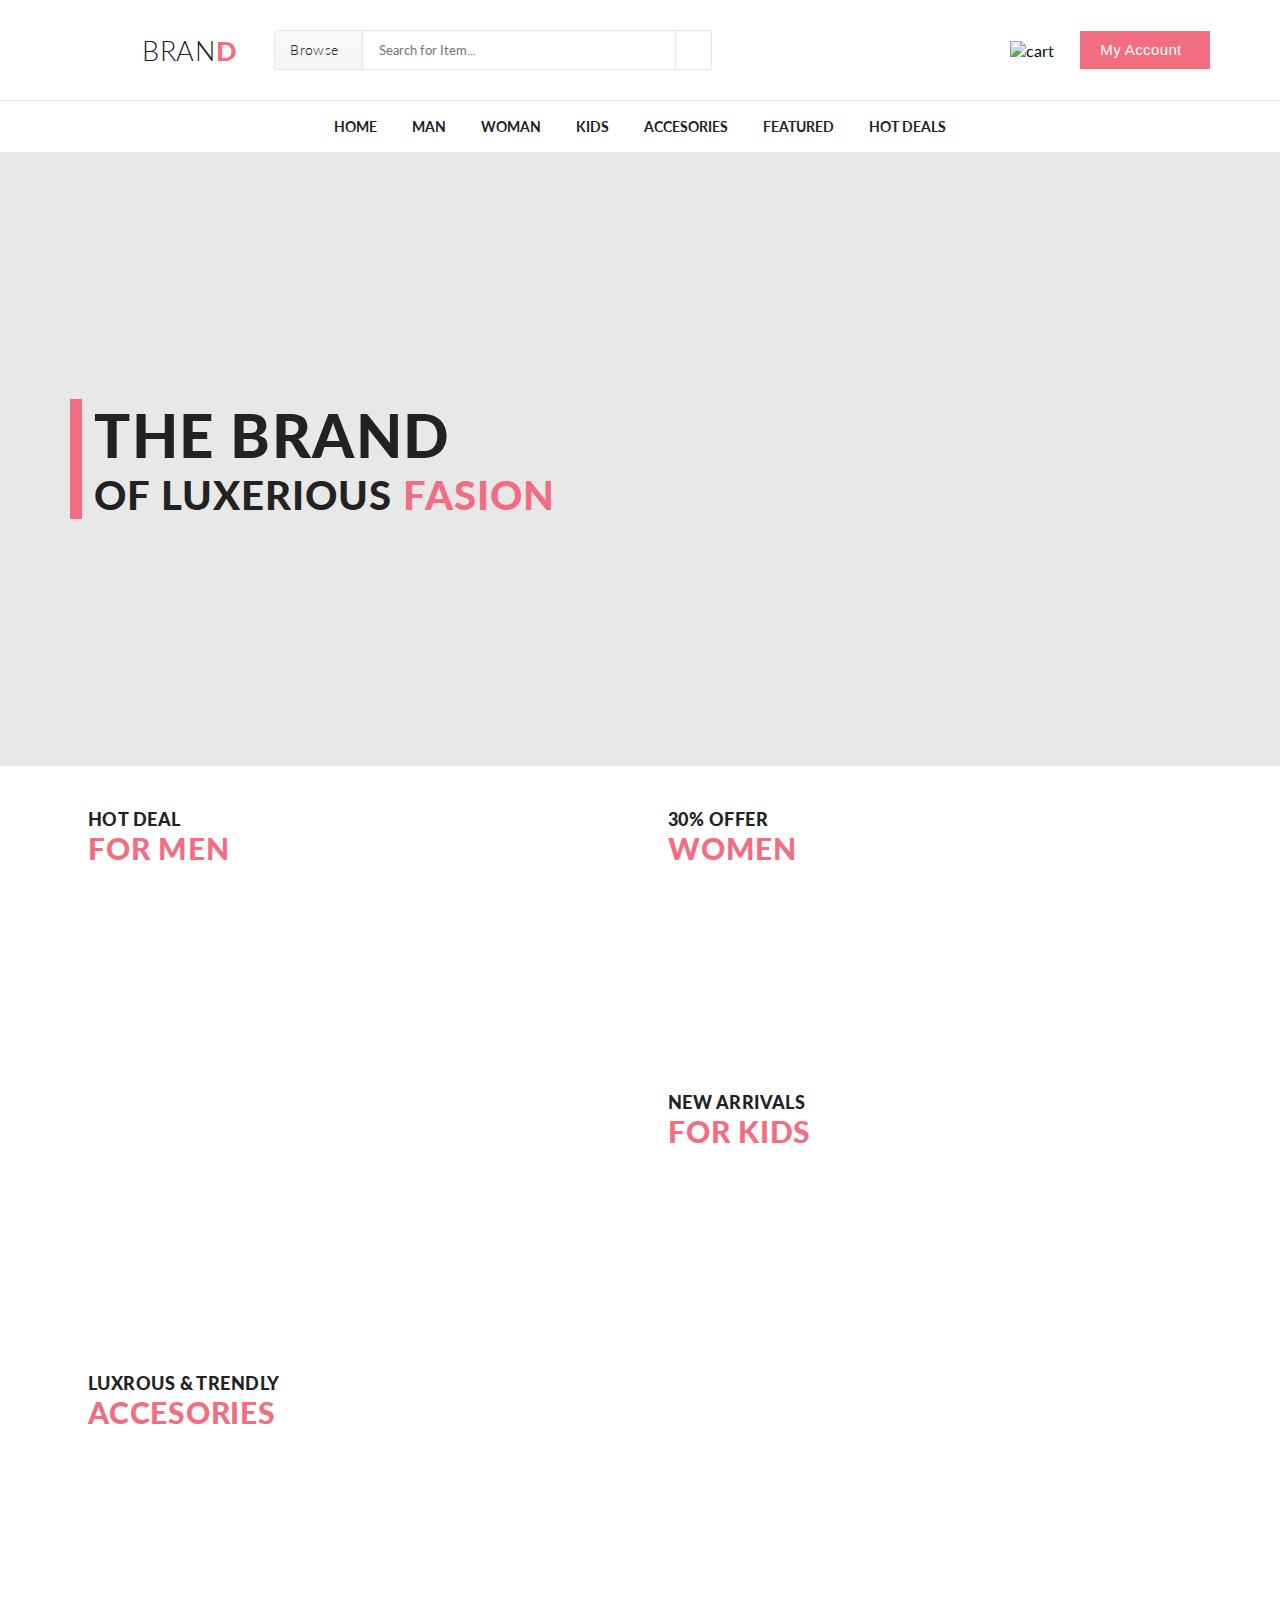
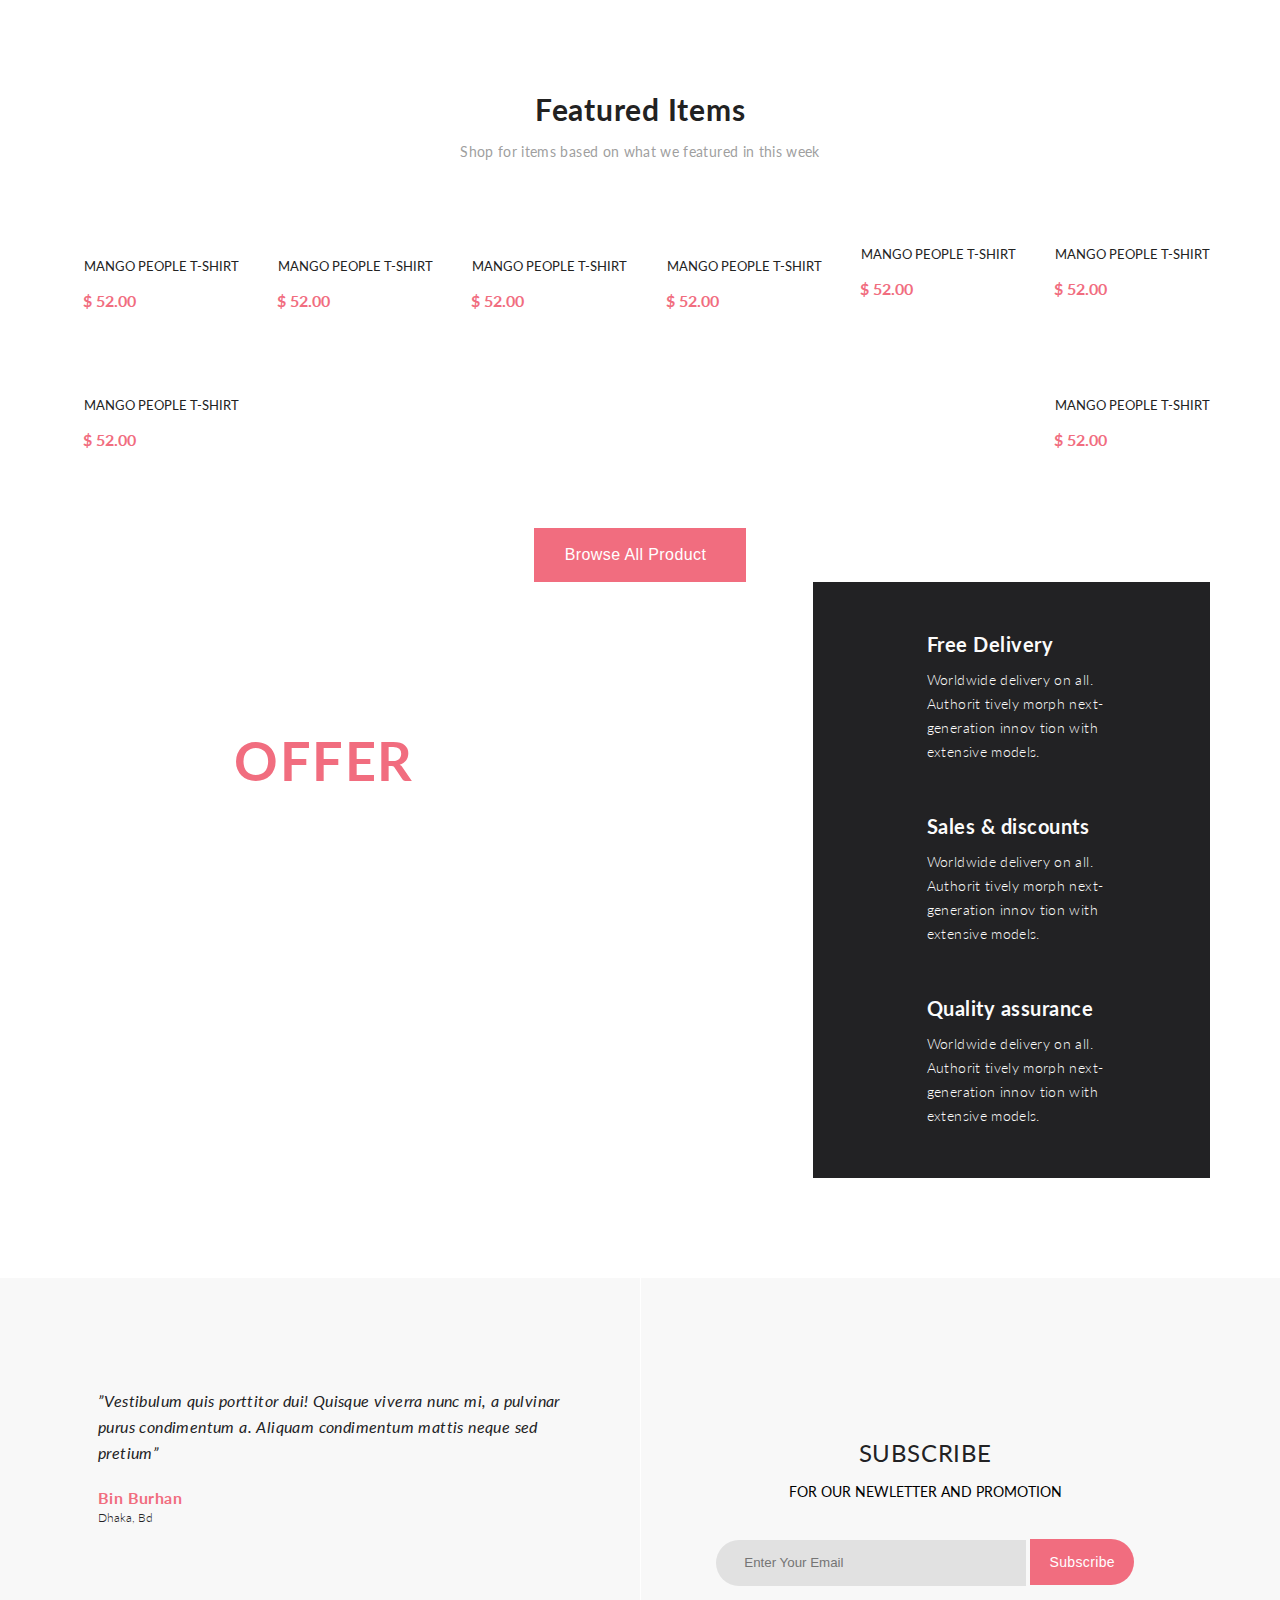
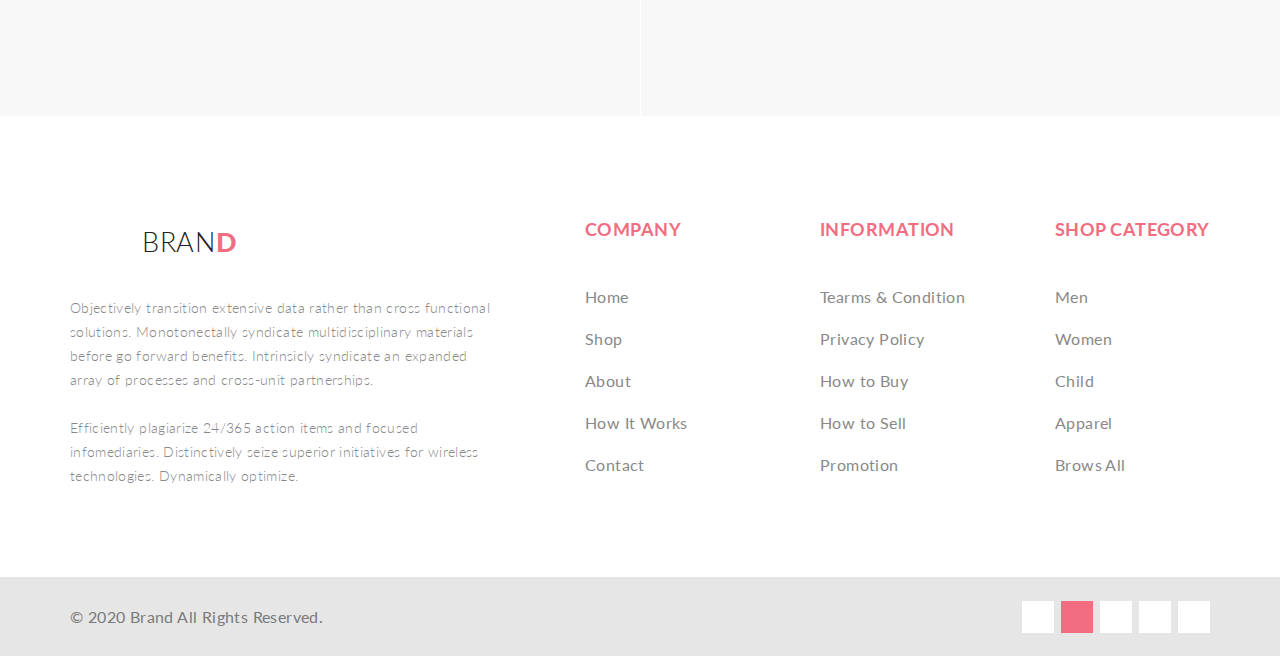
==== commit a6fe412d: "Merge pull request #4 from rostomova/lesson3" ====
--- a/index.html
+++ b/index.html
@@ -5,6 +5,8 @@
     <meta name="viewport" content="width=device-width, initial-scale=1.0" />
     <title>Document</title>
     <link rel="stylesheet" href="style.css" />
+    <link rel="stylesheet" href="top.css" />
+    <link rel="stylesheet" href="bottom.css" />
     <link
       rel="stylesheet"
       href="https://cdnjs.cloudflare.com/ajax/libs/font-awesome/5.14.0/css/all.min.css"
@@ -22,13 +24,13 @@
           <input type="text" placeholder="Search for Item..." />
           <button class="search"><i class="fas fa-search"></i></button>
         </form>
-        <img src="img/cart.png" alt="cart" class="cart" />
+        <img src="img/cart.png" alt="cart" class="cartImg" />
         <button class="account">
           My Account <i class="fas fa-caret-down"></i>
         </button>
       </div>
     </header>
-    <div class="top-menu">
+    <nav class="top-menu">
       <a href="#" class="menu">HOME</a>
       <a href="#" class="menu">MAN</a>
       <a href="#" class="menu">WOMAN</a>
@@ -36,7 +38,9 @@
       <a href="#" class="menu">ACCESORIES</a>
       <a href="#" class="menu">FEATURED</a>
       <a href="#" class="menu">HOT DEALS</a>
-    </div>
+    </nav>
+    <!--Окончание повтора по всем страницам-->
+
     <div class="promo">
       <div class="container">
         <div class="promoText">
@@ -185,6 +189,8 @@
         </div>
       </div>
     </div>
+
+    <!--Повтор по всем страницам-->
     <div class="mentions">
       <div class="mentionsWrap container">
         <div class="mention">
@@ -205,14 +211,13 @@
         <div class="subscribe">
           <h2>SUBSCRIBE</h2>
           <p>FOR OUR NEWLETTER AND PROMOTION</p>
-          <form action="">
-            <input type="text" name="" id="" placeholder="Enter Your Email" />
+          <form action="#">
+            <input type="text" name="email" placeholder="Enter Your Email" />
             <button>Subscribe</button>
           </form>
         </div>
       </div>
     </div>
-
     <div class="bottom container">
       <div class="bottomBrand">
         <a href="#" class="logo">BRAN<span>D</span></a>
--- a/style.css
+++ b/style.css
@@ -1,162 +1,4 @@
 @import url("https://fonts.googleapis.com/css2?family=Lato:wght@300;400;700;900&display=swap");
-* {
-  margin: 0;
-  padding: 0;
-}
-
-body {
-  font-family: Lato, sans-serif;
-}
-
-.container {
-  width: 1140px;
-  margin: 0 auto;
-}
-
-header {
-  height: 100px;
-  display: -webkit-box;
-  display: -ms-flexbox;
-  display: flex;
-  border-bottom: 1px solid #ececec;
-}
-
-header .container {
-  height: inherit;
-  display: -webkit-box;
-  display: -ms-flexbox;
-  display: flex;
-  -webkit-box-align: center;
-      -ms-flex-align: center;
-          align-items: center;
-}
-
-header form {
-  height: 38px;
-  display: -webkit-box;
-  display: -ms-flexbox;
-  display: flex;
-  border: 1px solid #e6e6e6;
-  border-radius: 3px;
-  margin-left: 37px;
-  overflow: hidden;
-}
-
-header form input {
-  width: 280px;
-  border: none;
-  font-family: inherit;
-  padding: 14px 16px;
-}
-
-.logo {
-  background: url(img/logo.png) no-repeat;
-  width: 167px;
-  height: 51px;
-  display: -webkit-box;
-  display: -ms-flexbox;
-  display: flex;
-  -webkit-box-align: center;
-      -ms-flex-align: center;
-          align-items: center;
-  padding-left: 72px;
-  -webkit-box-sizing: border-box;
-          box-sizing: border-box;
-  text-decoration: none;
-  color: #222222;
-  font-size: 27px;
-  font-weight: 300;
-  line-height: 49px;
-  letter-spacing: 0.68px;
-  letter-spacing: 0.025em;
-  box-sizing: border-box;
-}
-
-.logo span {
-  color: #f16d7f;
-  font-weight: 900;
-}
-
-.browse {
-  width: 87px;
-  border-right: 1px solid #e6e6e6;
-  background-color: #cdcdcc;
-  background-image: -webkit-gradient(linear, left top, left bottom, from(#f9f9f9), to(#f5f5f5));
-  background-image: linear-gradient(to bottom, #f9f9f9 0%, #f5f5f5 100%);
-  display: -webkit-box;
-  display: -ms-flexbox;
-  display: flex;
-  -webkit-box-pack: center;
-      -ms-flex-pack: center;
-          justify-content: center;
-  -webkit-box-align: center;
-      -ms-flex-align: center;
-          align-items: center;
-  font-size: 14px;
-  font-weight: 300;
-  line-height: 32px;
-  letter-spacing: 0.025em;
-  color: #222222;
-}
-
-.browse i {
-  margin-left: 8px;
-}
-
-.search {
-  width: 36px;
-  color: #a4a4a4;
-  border: none;
-  border-left: 1px solid #e6e6e6;
-  background-color: #ffffff;
-}
-
-.cart {
-  margin-left: auto;
-  margin-right: 26px;
-}
-
-.account {
-  width: 130px;
-  height: 38px;
-  background-color: #f16d7f;
-  border: none;
-  color: #ffffff;
-  font-size: 15px;
-  font-weight: 400;
-  line-height: 32px;
-  letter-spacing: 0.38px;
-}
-
-.account i {
-  margin-left: 8px;
-}
-
-.top-menu {
-  height: 51px;
-  display: -webkit-box;
-  display: -ms-flexbox;
-  display: flex;
-  -webkit-box-pack: center;
-      -ms-flex-pack: center;
-          justify-content: center;
-  -webkit-box-align: center;
-      -ms-flex-align: center;
-          align-items: center;
-}
-
-.menu {
-  text-decoration: none;
-  color: #222222;
-  font-size: 14px;
-  font-weight: 700;
-  line-height: 26px;
-}
-
-.menu:not(:last-child) {
-  margin-right: 35px;
-}
-
 .promo {
   height: 614px;
   display: -webkit-box;
@@ -459,255 +301,4 @@
   line-height: 24px;
   letter-spacing: 0.35px;
 }
-
-.mentions {
-  margin-top: 100px;
-  height: 438px;
-  background: no-repeat url(img/subscribe.jpg);
-  background-color: rgba(242, 242, 242, 0.5);
-  background-size: cover;
-}
-
-.mentionsWrap {
-  display: -webkit-box;
-  display: -ms-flexbox;
-  display: flex;
-  height: 438px;
-}
-
-.mention {
-  width: 50%;
-  display: -webkit-box;
-  display: -ms-flexbox;
-  display: flex;
-  -webkit-box-align: start;
-      -ms-flex-align: start;
-          align-items: start;
-}
-
-.mention img {
-  margin-top: 110px;
-}
-
-.mentionQuote {
-  margin-top: 110px;
-  margin-left: 28px;
-}
-
-.quote {
-  font-size: 16px;
-  line-height: 26px;
-  font-weight: 400;
-  font-style: italic;
-  letter-spacing: 0.025em;
-  color: #222224;
-  margin-right: 72px;
-}
-
-.quoteSign {
-  font-size: 12px;
-  line-height: 14px;
-  font-weight: 300;
-  color: #222224;
-  margin-top: 19px;
-}
-
-.quoteSign span {
-  font-size: 16px;
-  line-height: 26px;
-  font-weight: 700;
-  letter-spacing: 0.025em;
-  color: #f16d7f;
-}
-
-.subscribe {
-  width: calc(50% - 1px);
-  border-left: 1px solid #fff;
-  display: -webkit-box;
-  display: -ms-flexbox;
-  display: flex;
-  -webkit-box-align: center;
-      -ms-flex-align: center;
-          align-items: center;
-  -webkit-box-orient: vertical;
-  -webkit-box-direction: normal;
-      -ms-flex-direction: column;
-          flex-direction: column;
-}
-
-.subscribe h2 {
-  margin-top: 148px;
-  font-size: 24px;
-  line-height: 54px;
-  font-weight: 400;
-  letter-spacing: 0.025em;
-  color: #222224;
-}
-
-.subscribe p {
-  font-size: 14px;
-  line-height: 24px;
-  text-transform: none;
-}
-
-.subscribe form {
-  margin-top: 35px;
-}
-
-.subscribe form input {
-  width: 282px;
-  height: 46px;
-  background-color: #e1e1e1;
-  border-radius: 23px 0px 0px 23px;
-  border: none;
-  padding-left: 28px;
-}
-
-.subscribe form button {
-  width: 104px;
-  height: 46px;
-  background-color: #f16d7f;
-  border-radius: 0px 23px 23px 0px;
-  border: none;
-  font-size: 14px;
-  font-weight: 400;
-  letter-spacing: 0.025em;
-  color: #ffffff;
-}
-
-.bottom {
-  margin-top: 100px;
-  display: -webkit-box;
-  display: -ms-flexbox;
-  display: flex;
-  -webkit-box-pack: justify;
-      -ms-flex-pack: justify;
-          justify-content: space-between;
-}
-
-.bottomBrand {
-  width: 427px;
-}
-
-.bottom p {
-  font-size: 14px;
-  line-height: 24px;
-  font-weight: 300;
-  letter-spacing: 0.025em;
-  color: #898989;
-  margin-top: 29px;
-}
-
-.bottomNav {
-  display: -webkit-box;
-  display: -ms-flexbox;
-  display: flex;
-  -webkit-box-pack: justify;
-      -ms-flex-pack: justify;
-          justify-content: space-between;
-}
-
-.bottomNavColumn {
-  display: -webkit-box;
-  display: -ms-flexbox;
-  display: flex;
-  -webkit-box-orient: vertical;
-  -webkit-box-direction: normal;
-      -ms-flex-direction: column;
-          flex-direction: column;
-  width: 155px;
-}
-
-.bottomNavColumn:not(:first-child) {
-  margin-left: 80px;
-}
-
-.bottomNavColumn h2 {
-  font-size: 18px;
-  line-height: 26px;
-  font-weight: 700;
-  letter-spacing: 0.025em;
-  color: #f16d7f;
-  margin-bottom: 34px;
-}
-
-.bottomNavColumn a {
-  text-decoration: none;
-  font-size: 16px;
-  line-height: 59px;
-  font-weight: 400;
-  letter-spacing: 0.025em;
-  color: #898989;
-  line-height: 42px;
-}
-
-footer {
-  height: 79px;
-  background-color: #e6e6e6;
-  margin-top: 89px;
-  display: -webkit-box;
-  display: -ms-flexbox;
-  display: flex;
-  -webkit-box-align: center;
-      -ms-flex-align: center;
-          align-items: center;
-}
-
-.footerWrapper {
-  display: -webkit-box;
-  display: -ms-flexbox;
-  display: flex;
-  -webkit-box-pack: justify;
-      -ms-flex-pack: justify;
-          justify-content: space-between;
-  -webkit-box-align: center;
-      -ms-flex-align: center;
-          align-items: center;
-}
-
-.footerText {
-  font-size: 16px;
-  line-height: 42px;
-  font-weight: 400;
-  letter-spacing: 0.025em;
-  color: #7a7a7a;
-}
-
-.footerNav {
-  display: -webkit-box;
-  display: -ms-flexbox;
-  display: flex;
-}
-
-.footerSocial {
-  height: 32px;
-  width: 32px;
-  background-color: #fff;
-  display: -webkit-box;
-  display: -ms-flexbox;
-  display: flex;
-  -webkit-box-align: center;
-      -ms-flex-align: center;
-          align-items: center;
-  -webkit-box-pack: center;
-      -ms-flex-pack: center;
-          justify-content: center;
-  margin-left: 7px;
-}
-
-.footerSocial i {
-  font-size: 16px;
-  line-height: 42px;
-  font-weight: 400;
-  letter-spacing: 0.025em;
-  color: #b2b2b2;
-}
-
-.footerSocial:nth-child(2) {
-  background-color: #f16d7f;
-}
-
-.footerSocial:nth-child(2) i {
-  color: #f7f7f8;
-}
 /*# sourceMappingURL=style.css.map */--- a/top.css
+++ b/top.css
@@ -0,0 +1,159 @@
+@import url("https://fonts.googleapis.com/css2?family=Lato:wght@300;400;700;900&display=swap");
+* {
+  margin: 0;
+  padding: 0;
+}
+
+body {
+  font-family: Lato, sans-serif;
+}
+
+.container {
+  width: 1140px;
+  margin: 0 auto;
+}
+
+header {
+  height: 100px;
+  display: -webkit-box;
+  display: -ms-flexbox;
+  display: flex;
+  border-bottom: 1px solid #ececec;
+}
+
+header .container {
+  height: inherit;
+  display: -webkit-box;
+  display: -ms-flexbox;
+  display: flex;
+  -webkit-box-align: center;
+      -ms-flex-align: center;
+          align-items: center;
+}
+
+header form {
+  height: 38px;
+  display: -webkit-box;
+  display: -ms-flexbox;
+  display: flex;
+  border: 1px solid #e6e6e6;
+  border-radius: 3px;
+  margin-left: 37px;
+  overflow: hidden;
+}
+
+header form input {
+  width: 280px;
+  border: none;
+  font-family: inherit;
+  padding: 14px 16px;
+}
+
+.logo {
+  background: url(img/logo.png) no-repeat;
+  width: 167px;
+  height: 51px;
+  display: -webkit-box;
+  display: -ms-flexbox;
+  display: flex;
+  -webkit-box-align: center;
+      -ms-flex-align: center;
+          align-items: center;
+  padding-left: 72px;
+  -webkit-box-sizing: border-box;
+          box-sizing: border-box;
+  text-decoration: none;
+  color: #222222;
+  font-size: 27px;
+  font-weight: 300;
+  line-height: 49px;
+  letter-spacing: 0.68px;
+  letter-spacing: 0.025em;
+  box-sizing: border-box;
+}
+
+.logo span {
+  color: #f16d7f;
+  font-weight: 900;
+}
+
+.browse {
+  width: 87px;
+  border-right: 1px solid #e6e6e6;
+  background-color: #cdcdcc;
+  background-image: -webkit-gradient(linear, left top, left bottom, from(#f9f9f9), to(#f5f5f5));
+  background-image: linear-gradient(to bottom, #f9f9f9 0%, #f5f5f5 100%);
+  display: -webkit-box;
+  display: -ms-flexbox;
+  display: flex;
+  -webkit-box-pack: center;
+      -ms-flex-pack: center;
+          justify-content: center;
+  -webkit-box-align: center;
+      -ms-flex-align: center;
+          align-items: center;
+  font-size: 14px;
+  font-weight: 300;
+  line-height: 32px;
+  letter-spacing: 0.025em;
+  color: #222222;
+}
+
+.browse i {
+  margin-left: 8px;
+}
+
+.search {
+  width: 36px;
+  color: #a4a4a4;
+  border: none;
+  border-left: 1px solid #e6e6e6;
+  background-color: #ffffff;
+}
+
+.cartImg {
+  margin-left: auto;
+  margin-right: 26px;
+}
+
+.account {
+  width: 130px;
+  height: 38px;
+  background-color: #f16d7f;
+  border: none;
+  color: #ffffff;
+  font-size: 15px;
+  font-weight: 400;
+  line-height: 32px;
+  letter-spacing: 0.38px;
+}
+
+.account i {
+  margin-left: 8px;
+}
+
+.top-menu {
+  height: 51px;
+  display: -webkit-box;
+  display: -ms-flexbox;
+  display: flex;
+  -webkit-box-pack: center;
+      -ms-flex-pack: center;
+          justify-content: center;
+  -webkit-box-align: center;
+      -ms-flex-align: center;
+          align-items: center;
+}
+
+.menu {
+  text-decoration: none;
+  color: #222222;
+  font-size: 14px;
+  font-weight: 700;
+  line-height: 26px;
+}
+
+.menu:not(:last-child) {
+  margin-right: 35px;
+}
+/*# sourceMappingURL=top.css.map */--- a/bottom.css
+++ b/bottom.css
@@ -0,0 +1,253 @@
+@import url("https://fonts.googleapis.com/css2?family=Lato:wght@300;400;700;900&display=swap");
+.mentions {
+  margin-top: 100px;
+  height: 438px;
+  background: no-repeat url(img/subscribe.jpg);
+  background-color: rgba(242, 242, 242, 0.5);
+  background-blend-mode: overlay;
+  background-size: cover;
+}
+
+.mentionsWrap {
+  display: -webkit-box;
+  display: -ms-flexbox;
+  display: flex;
+  height: 438px;
+}
+
+.mention {
+  width: calc(50% - 0.5px);
+  display: -webkit-box;
+  display: -ms-flexbox;
+  display: flex;
+  -webkit-box-align: start;
+      -ms-flex-align: start;
+          align-items: start;
+}
+
+.mention img {
+  margin-top: 110px;
+}
+
+.mentionQuote {
+  margin-top: 110px;
+  margin-left: 28px;
+}
+
+.quote {
+  font-size: 16px;
+  line-height: 26px;
+  font-weight: 400;
+  font-style: italic;
+  letter-spacing: 0.025em;
+  color: #222224;
+  margin-right: 72px;
+}
+
+.quoteSign {
+  font-size: 12px;
+  line-height: 14px;
+  font-weight: 300;
+  color: #222224;
+  margin-top: 19px;
+}
+
+.quoteSign span {
+  font-size: 16px;
+  line-height: 26px;
+  font-weight: 700;
+  letter-spacing: 0.025em;
+  color: #f16d7f;
+}
+
+.subscribe {
+  width: calc(50% - 0.5px);
+  border-left: 1px solid #fff;
+  display: -webkit-box;
+  display: -ms-flexbox;
+  display: flex;
+  -webkit-box-align: center;
+      -ms-flex-align: center;
+          align-items: center;
+  -webkit-box-orient: vertical;
+  -webkit-box-direction: normal;
+      -ms-flex-direction: column;
+          flex-direction: column;
+}
+
+.subscribe h2 {
+  margin-top: 148px;
+  font-size: 24px;
+  line-height: 54px;
+  font-weight: 400;
+  letter-spacing: 0.025em;
+  color: #222224;
+}
+
+.subscribe p {
+  font-size: 14px;
+  line-height: 24px;
+  text-transform: none;
+}
+
+.subscribe form {
+  margin-top: 35px;
+}
+
+.subscribe form input {
+  width: 282px;
+  height: 46px;
+  background-color: #e1e1e1;
+  border-radius: 23px 0px 0px 23px;
+  border: none;
+  padding-left: 28px;
+}
+
+.subscribe form button {
+  width: 104px;
+  height: 46px;
+  background-color: #f16d7f;
+  border-radius: 0px 23px 23px 0px;
+  border: none;
+  font-size: 14px;
+  font-weight: 400;
+  letter-spacing: 0.025em;
+  color: #ffffff;
+}
+
+.bottom {
+  margin-top: 100px;
+  display: -webkit-box;
+  display: -ms-flexbox;
+  display: flex;
+  -webkit-box-pack: justify;
+      -ms-flex-pack: justify;
+          justify-content: space-between;
+}
+
+.bottomBrand {
+  width: 427px;
+}
+
+.bottom p {
+  font-size: 14px;
+  line-height: 24px;
+  font-weight: 300;
+  letter-spacing: 0.025em;
+  color: #898989;
+  margin-top: 29px;
+}
+
+.bottomNav {
+  display: -webkit-box;
+  display: -ms-flexbox;
+  display: flex;
+  -webkit-box-pack: justify;
+      -ms-flex-pack: justify;
+          justify-content: space-between;
+}
+
+.bottomNavColumn {
+  display: -webkit-box;
+  display: -ms-flexbox;
+  display: flex;
+  -webkit-box-orient: vertical;
+  -webkit-box-direction: normal;
+      -ms-flex-direction: column;
+          flex-direction: column;
+  width: 155px;
+}
+
+.bottomNavColumn:not(:first-child) {
+  margin-left: 80px;
+}
+
+.bottomNavColumn h2 {
+  font-size: 18px;
+  line-height: 26px;
+  font-weight: 700;
+  letter-spacing: 0.025em;
+  color: #f16d7f;
+  margin-bottom: 34px;
+}
+
+.bottomNavColumn a {
+  text-decoration: none;
+  font-size: 16px;
+  line-height: 59px;
+  font-weight: 400;
+  letter-spacing: 0.025em;
+  color: #898989;
+  line-height: 42px;
+}
+
+footer {
+  height: 79px;
+  background-color: #e6e6e6;
+  margin-top: 89px;
+  display: -webkit-box;
+  display: -ms-flexbox;
+  display: flex;
+  -webkit-box-align: center;
+      -ms-flex-align: center;
+          align-items: center;
+}
+
+.footerWrapper {
+  display: -webkit-box;
+  display: -ms-flexbox;
+  display: flex;
+  -webkit-box-pack: justify;
+      -ms-flex-pack: justify;
+          justify-content: space-between;
+  -webkit-box-align: center;
+      -ms-flex-align: center;
+          align-items: center;
+}
+
+.footerText {
+  font-size: 16px;
+  line-height: 42px;
+  font-weight: 400;
+  letter-spacing: 0.025em;
+  color: #7a7a7a;
+}
+
+.footerNav {
+  display: -webkit-box;
+  display: -ms-flexbox;
+  display: flex;
+}
+
+.footerSocial {
+  height: 32px;
+  width: 32px;
+  background-color: #fff;
+  display: -webkit-box;
+  display: -ms-flexbox;
+  display: flex;
+  -webkit-box-align: center;
+      -ms-flex-align: center;
+          align-items: center;
+  -webkit-box-pack: center;
+      -ms-flex-pack: center;
+          justify-content: center;
+  margin-left: 7px;
+}
+
+.footerSocial i {
+  font-size: 16px;
+  line-height: 42px;
+  font-weight: 400;
+  letter-spacing: 0.025em;
+  color: #b2b2b2;
+}
+
+.footerSocial:nth-child(2) {
+  background-color: #f16d7f;
+}
+
+.footerSocial:nth-child(2) i {
+  color: #f7f7f8;
+}
+/*# sourceMappingURL=bottom.css.map */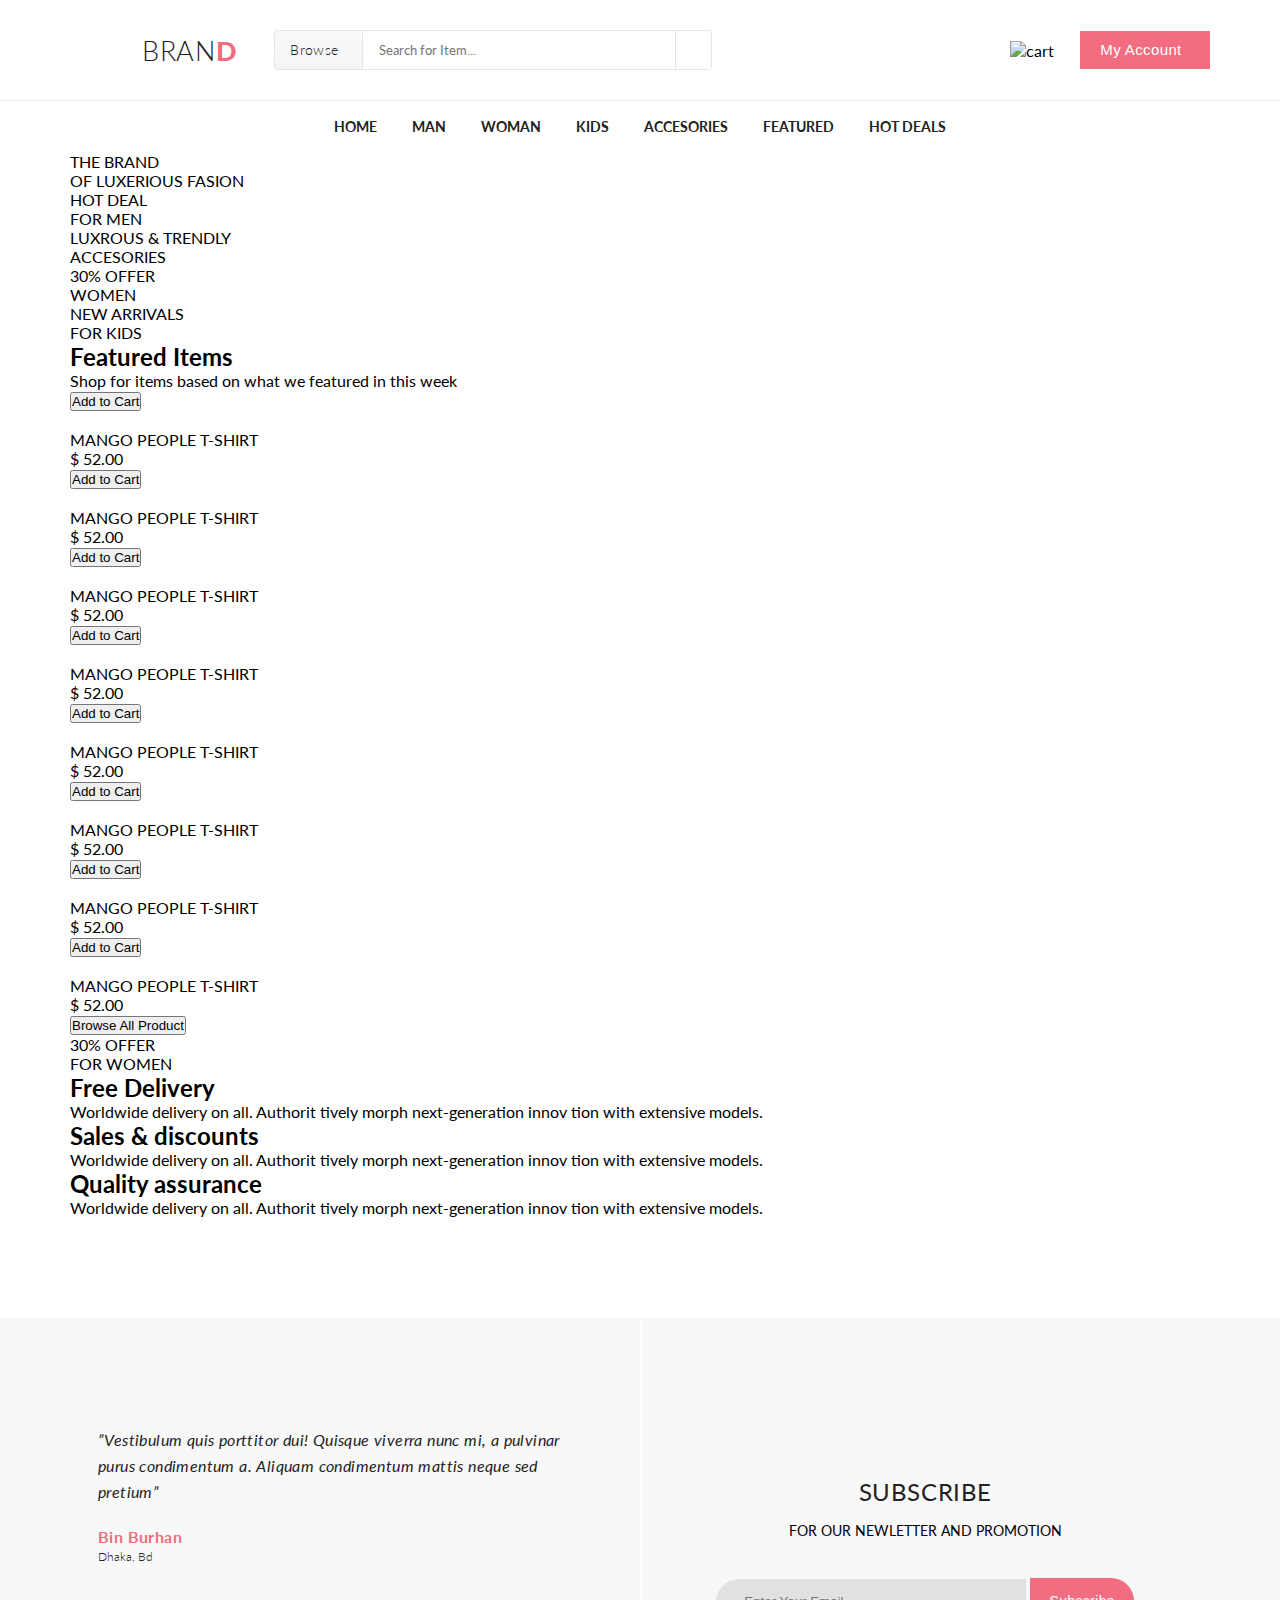
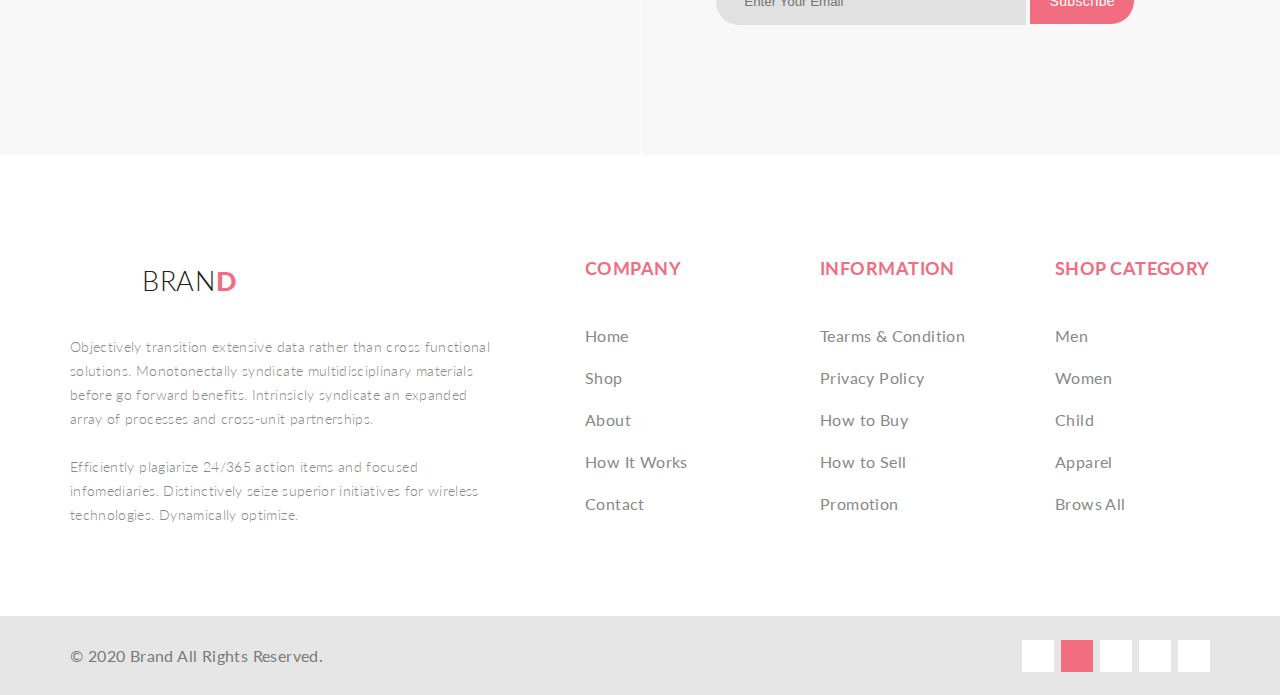
==== commit 3a4708b9: "edit after before lesson4" ====
--- a/index.html
+++ b/index.html
@@ -1,278 +1,278 @@
 <!DOCTYPE html>
 <html lang="en">
-  <head>
-    <meta charset="UTF-8" />
-    <meta name="viewport" content="width=device-width, initial-scale=1.0" />
-    <title>Document</title>
-    <link rel="stylesheet" href="style.css" />
-    <link rel="stylesheet" href="top.css" />
-    <link rel="stylesheet" href="bottom.css" />
-    <link
-      rel="stylesheet"
-      href="https://cdnjs.cloudflare.com/ajax/libs/font-awesome/5.14.0/css/all.min.css"
-      integrity="sha512-1PKOgIY59xJ8Co8+NE6FZ+LOAZKjy+KY8iq0G4B3CyeY6wYHN3yt9PW0XpSriVlkMXe40PTKnXrLnZ9+fkDaog=="
-      crossorigin="anonymous"
-    />
-  </head>
-
-  <body>
-    <header>
-      <div class="container">
-        <a href="#" class="logo">BRAN<span>D</span></a>
-        <form action="search">
-          <div class="browse">Browse <i class="fas fa-caret-down"></i></div>
-          <input type="text" placeholder="Search for Item..." />
-          <button class="search"><i class="fas fa-search"></i></button>
+
+<head>
+  <meta charset="UTF-8">
+  <meta name="viewport" content="width=device-width, initial-scale=1.0">
+  <title>Document</title>
+  <link rel="stylesheet" href="https://cdnjs.cloudflare.com/ajax/libs/font-awesome/5.14.0/css/all.min.css"
+    integrity="sha512-1PKOgIY59xJ8Co8+NE6FZ+LOAZKjy+KY8iq0G4B3CyeY6wYHN3yt9PW0XpSriVlkMXe40PTKnXrLnZ9+fkDaog=="
+    crossorigin="anonymous">
+
+  <link rel="stylesheet" href="styles/top.css">
+  <link rel="stylesheet" href="styles/bottom.css">
+  <link rel="stylesheet" href="styles/style.css">
+</head>
+
+<body>
+  <header>
+    <div class="container">
+      <a href="#" class="logo">BRAN<span>D</span></a>
+      <form action="search">
+        <div class="browse">Browse <i class="fas fa-caret-down"></i></div>
+        <input type="text" placeholder="Search for Item..." />
+        <button class="search"><i class="fas fa-search"></i></button>
+      </form>
+      <img src="img/cart.png" alt="cart" class="cartImg" />
+      <button class="account">
+        My Account <i class="fas fa-caret-down"></i>
+      </button>
+    </div>
+  </header>
+  <nav class="top-menu">
+    <a href="#" class="menu">HOME</a>
+    <a href="#" class="menu">MAN</a>
+    <a href="#" class="menu">WOMAN</a>
+    <a href="#" class="menu">KIDS</a>
+    <a href="#" class="menu">ACCESORIES</a>
+    <a href="#" class="menu">FEATURED</a>
+    <a href="#" class="menu">HOT DEALS</a>
+  </nav>
+  <!--Окончание повтора по всем страницам-->
+
+  <div class="promo">
+    <div class="container">
+      <div class="promoText">
+        <div class="promoTextTop">THE BRAND</div>
+        <div class="promoTextBottom">OF LUXERIOUS <span>FASION</span></div>
+      </div>
+    </div>
+  </div>
+  <div class="offers container">
+    <div class="offer">
+      <div class="offerText">HOT DEAL<br /><span>FOR MEN</span></div>
+    </div>
+    <div class="offer">
+      <div class="offerText">
+        LUXROUS & TRENDLY<br /><span>ACCESORIES</span>
+      </div>
+    </div>
+    <div class="offer">
+      <div class="offerText">30% OFFER<br /><span>WOMEN</span></div>
+    </div>
+    <div class="offer">
+      <div class="offerText">NEW ARRIVALS<br /><span>FOR KIDS</span></div>
+    </div>
+  </div>
+  <div class="featuredItems">
+    <div class="container">
+      <h2 class="featuredItemsH2">Featured Items</h2>
+      <div class="featuredItemsText">
+        Shop for items based on what we featured in this week
+      </div>
+      <div class="items">
+        <div class="item">
+          <div class="itemImgWrap">
+            <div class="itemBuy">
+              <button class="itemBuyButton">Add to Cart</button>
+            </div>
+            <img src="img/featuredItem1.jpg" alt="" />
+          </div>
+          <div class="itemName">MANGO PEOPLE T-SHIRT</div>
+          <div class="itemPrice">$ 52.00</div>
+        </div>
+        <div class="item">
+          <div class="itemImgWrap">
+            <div class="itemBuy">
+              <button class="itemBuyButton">Add to Cart</button>
+            </div>
+            <img src="img/featuredItem2.jpg" alt="" />
+          </div>
+          <div class="itemName">MANGO PEOPLE T-SHIRT</div>
+          <div class="itemPrice">$ 52.00</div>
+        </div>
+        <div class="item">
+          <div class="itemImgWrap">
+            <div class="itemBuy">
+              <button class="itemBuyButton">Add to Cart</button>
+            </div>
+            <img src="img/featuredItem3.jpg" alt="" />
+          </div>
+          <div class="itemName">MANGO PEOPLE T-SHIRT</div>
+          <div class="itemPrice">$ 52.00</div>
+        </div>
+        <div class="item">
+          <div class="itemImgWrap">
+            <div class="itemBuy">
+              <button class="itemBuyButton">Add to Cart</button>
+            </div>
+            <img src="img/featuredItem4.jpg" alt="" />
+          </div>
+          <div class="itemName">MANGO PEOPLE T-SHIRT</div>
+          <div class="itemPrice">$ 52.00</div>
+        </div>
+        <div class="item">
+          <div class="itemImgWrap">
+            <div class="itemBuy">
+              <button class="itemBuyButton">Add to Cart</button>
+            </div>
+            <img src="img/featuredItem5.jpg" alt="" />
+          </div>
+          <div class="itemName">MANGO PEOPLE T-SHIRT</div>
+          <div class="itemPrice">$ 52.00</div>
+        </div>
+        <div class="item">
+          <div class="itemImgWrap">
+            <div class="itemBuy">
+              <button class="itemBuyButton">Add to Cart</button>
+            </div>
+            <img src="img/featuredItem6.jpg" alt="" />
+          </div>
+          <div class="itemName">MANGO PEOPLE T-SHIRT</div>
+          <div class="itemPrice">$ 52.00</div>
+        </div>
+        <div class="item">
+          <div class="itemImgWrap">
+            <div class="itemBuy">
+              <button class="itemBuyButton">Add to Cart</button>
+            </div>
+            <img src="img/featuredItem7.jpg" alt="" />
+          </div>
+          <div class="itemName">MANGO PEOPLE T-SHIRT</div>
+          <div class="itemPrice">$ 52.00</div>
+        </div>
+        <div class="item">
+          <div class="itemImgWrap">
+            <div class="itemBuy">
+              <button class="itemBuyButton">Add to Cart</button>
+            </div>
+            <img src="img/featuredItem8.jpg" alt="" />
+          </div>
+          <div class="itemName">MANGO PEOPLE T-SHIRT</div>
+          <div class="itemPrice">$ 52.00</div>
+        </div>
+      </div>
+      <button class="featuredItemsButton">
+        Browse All Product<i class="fas fa-long-arrow-alt-right"></i>
+      </button>
+    </div>
+  </div>
+  <div class="newOffer container">
+    <div class="newOfferOffer">
+      <div class="newOfferText">
+        <p class="newOfferTextTop">30% <span>OFFER</span></p>
+        <p class="newOfferTextBottom">FOR WOMEN</p>
+      </div>
+    </div>
+    <div class="newOfferDetails">
+      <div class="detail">
+        <h2 class="detailH2">Free Delivery</h2>
+        <p class="detailText">
+          Worldwide delivery on all. Authorit tively morph next-generation
+          innov tion with extensive models.
+        </p>
+      </div>
+      <div class="detail">
+        <h2 class="detailH2">Sales & discounts</h2>
+        <p class="detailText">
+          Worldwide delivery on all. Authorit tively morph next-generation
+          innov tion with extensive models.
+        </p>
+      </div>
+      <div class="detail">
+        <h2 class="detailH2">Quality assurance</h2>
+        <p class="detailText">
+          Worldwide delivery on all. Authorit tively morph next-generation
+          innov tion with extensive models.
+        </p>
+      </div>
+    </div>
+  </div>
+
+  <!--Повтор по всем страницам-->
+  <div class="mentions">
+    <div class="mentionsWrap container">
+      <div class="mention">
+        <img src="img/reviewPerson.png" alt="" />
+        <div class="mentionQuote">
+          <p class="quote">
+            ”Vestibulum quis porttitor dui! Quisque viverra nunc mi, a
+            pulvinar purus condimentum a. Aliquam condimentum mattis neque sed
+            pretium”
+          </p>
+          <p class="quoteSign">
+            <span>Bin Burhan</span>
+            <br />
+            Dhaka, Bd
+          </p>
+        </div>
+      </div>
+      <div class="subscribe">
+        <h2>SUBSCRIBE</h2>
+        <p>FOR OUR NEWLETTER AND PROMOTION</p>
+        <form action="#">
+          <input type="text" name="email" placeholder="Enter Your Email" />
+          <button>Subscribe</button>
         </form>
-        <img src="img/cart.png" alt="cart" class="cartImg" />
-        <button class="account">
-          My Account <i class="fas fa-caret-down"></i>
-        </button>
-      </div>
-    </header>
-    <nav class="top-menu">
-      <a href="#" class="menu">HOME</a>
-      <a href="#" class="menu">MAN</a>
-      <a href="#" class="menu">WOMAN</a>
-      <a href="#" class="menu">KIDS</a>
-      <a href="#" class="menu">ACCESORIES</a>
-      <a href="#" class="menu">FEATURED</a>
-      <a href="#" class="menu">HOT DEALS</a>
+      </div>
+    </div>
+  </div>
+  <div class="bottom container">
+    <div class="bottomBrand">
+      <a href="#" class="logo">BRAN<span>D</span></a>
+      <p>
+        Objectively transition extensive data rather than cross functional
+        solutions. Monotonectally syndicate multidisciplinary materials before
+        go forward benefits. Intrinsicly syndicate an expanded array of
+        processes and cross-unit partnerships.
+        <br />
+        <br />
+        Efficiently plagiarize 24/365 action items and focused infomediaries.
+        Distinctively seize superior initiatives for wireless technologies.
+        Dynamically optimize.
+      </p>
+    </div>
+    <nav class="bottomNav">
+      <div class="bottomNavColumn">
+        <h2>COMPANY</h2>
+        <a href="#">Home</a>
+        <a href="#">Shop</a>
+        <a href="#">About</a>
+        <a href="#">How It Works</a>
+        <a href="#">Contact</a>
+      </div>
+      <div class="bottomNavColumn">
+        <h2>INFORMATION</h2>
+        <a href="#">Tearms & Condition</a>
+        <a href="#">Privacy Policy</a>
+        <a href="#">How to Buy</a>
+        <a href="#">How to Sell</a>
+        <a href="#">Promotion</a>
+      </div>
+      <div class="bottomNavColumn">
+        <h2>SHOP CATEGORY</h2>
+        <a href="#">Men</a>
+        <a href="#">Women</a>
+        <a href="#">Child</a>
+        <a href="#">Apparel</a>
+        <a href="#">Brows All</a>
+      </div>
     </nav>
-    <!--Окончание повтора по всем страницам-->
-
-    <div class="promo">
-      <div class="container">
-        <div class="promoText">
-          <div class="promoTextTop">THE BRAND</div>
-          <div class="promoTextBottom">OF LUXERIOUS <span>FASION</span></div>
-        </div>
-      </div>
-    </div>
-    <div class="offers container">
-      <div class="offer">
-        <div class="offerText">HOT DEAL<br /><span>FOR MEN</span></div>
-      </div>
-      <div class="offer">
-        <div class="offerText">
-          LUXROUS & TRENDLY<br /><span>ACCESORIES</span>
-        </div>
-      </div>
-      <div class="offer">
-        <div class="offerText">30% OFFER<br /><span>WOMEN</span></div>
-      </div>
-      <div class="offer">
-        <div class="offerText">NEW ARRIVALS<br /><span>FOR KIDS</span></div>
-      </div>
-    </div>
-    <div class="featuredItems">
-      <div class="container">
-        <h2 class="featuredItemsH2">Featured Items</h2>
-        <div class="featuredItemsText">
-          Shop for items based on what we featured in this week
-        </div>
-        <div class="items">
-          <div class="item">
-            <div class="itemImgWrap">
-              <div class="itemBuy">
-                <button class="itemBuyButton">Add to Cart</button>
-              </div>
-              <img src="img/featuredItem1.jpg" alt="" />
-            </div>
-            <div class="itemName">MANGO PEOPLE T-SHIRT</div>
-            <div class="itemPrice">$ 52.00</div>
-          </div>
-          <div class="item">
-            <div class="itemImgWrap">
-              <div class="itemBuy">
-                <button class="itemBuyButton">Add to Cart</button>
-              </div>
-              <img src="img/featuredItem2.jpg" alt="" />
-            </div>
-            <div class="itemName">MANGO PEOPLE T-SHIRT</div>
-            <div class="itemPrice">$ 52.00</div>
-          </div>
-          <div class="item">
-            <div class="itemImgWrap">
-              <div class="itemBuy">
-                <button class="itemBuyButton">Add to Cart</button>
-              </div>
-              <img src="img/featuredItem3.jpg" alt="" />
-            </div>
-            <div class="itemName">MANGO PEOPLE T-SHIRT</div>
-            <div class="itemPrice">$ 52.00</div>
-          </div>
-          <div class="item">
-            <div class="itemImgWrap">
-              <div class="itemBuy">
-                <button class="itemBuyButton">Add to Cart</button>
-              </div>
-              <img src="img/featuredItem4.jpg" alt="" />
-            </div>
-            <div class="itemName">MANGO PEOPLE T-SHIRT</div>
-            <div class="itemPrice">$ 52.00</div>
-          </div>
-          <div class="item">
-            <div class="itemImgWrap">
-              <div class="itemBuy">
-                <button class="itemBuyButton">Add to Cart</button>
-              </div>
-              <img src="img/featuredItem5.jpg" alt="" />
-            </div>
-            <div class="itemName">MANGO PEOPLE T-SHIRT</div>
-            <div class="itemPrice">$ 52.00</div>
-          </div>
-          <div class="item">
-            <div class="itemImgWrap">
-              <div class="itemBuy">
-                <button class="itemBuyButton">Add to Cart</button>
-              </div>
-              <img src="img/featuredItem6.jpg" alt="" />
-            </div>
-            <div class="itemName">MANGO PEOPLE T-SHIRT</div>
-            <div class="itemPrice">$ 52.00</div>
-          </div>
-          <div class="item">
-            <div class="itemImgWrap">
-              <div class="itemBuy">
-                <button class="itemBuyButton">Add to Cart</button>
-              </div>
-              <img src="img/featuredItem7.jpg" alt="" />
-            </div>
-            <div class="itemName">MANGO PEOPLE T-SHIRT</div>
-            <div class="itemPrice">$ 52.00</div>
-          </div>
-          <div class="item">
-            <div class="itemImgWrap">
-              <div class="itemBuy">
-                <button class="itemBuyButton">Add to Cart</button>
-              </div>
-              <img src="img/featuredItem8.jpg" alt="" />
-            </div>
-            <div class="itemName">MANGO PEOPLE T-SHIRT</div>
-            <div class="itemPrice">$ 52.00</div>
-          </div>
-        </div>
-        <button class="featuredItemsButton">
-          Browse All Product<i class="fas fa-long-arrow-alt-right"></i>
-        </button>
-      </div>
-    </div>
-    <div class="newOffer container">
-      <div class="newOfferOffer">
-        <div class="newOfferText">
-          <p class="newOfferTextTop">30% <span>OFFER</span></p>
-          <p class="newOfferTextBottom">FOR WOMEN</p>
-        </div>
-      </div>
-      <div class="newOfferDetails">
-        <div class="detail">
-          <h2 class="detailH2">Free Delivery</h2>
-          <p class="detailText">
-            Worldwide delivery on all. Authorit tively morph next-generation
-            innov tion with extensive models.
-          </p>
-        </div>
-        <div class="detail">
-          <h2 class="detailH2">Sales & discounts</h2>
-          <p class="detailText">
-            Worldwide delivery on all. Authorit tively morph next-generation
-            innov tion with extensive models.
-          </p>
-        </div>
-        <div class="detail">
-          <h2 class="detailH2">Quality assurance</h2>
-          <p class="detailText">
-            Worldwide delivery on all. Authorit tively morph next-generation
-            innov tion with extensive models.
-          </p>
-        </div>
-      </div>
-    </div>
-
-    <!--Повтор по всем страницам-->
-    <div class="mentions">
-      <div class="mentionsWrap container">
-        <div class="mention">
-          <img src="img/reviewPerson.png" alt="" />
-          <div class="mentionQuote">
-            <p class="quote">
-              ”Vestibulum quis porttitor dui! Quisque viverra nunc mi, a
-              pulvinar purus condimentum a. Aliquam condimentum mattis neque sed
-              pretium”
-            </p>
-            <p class="quoteSign">
-              <span>Bin Burhan</span>
-              <br />
-              Dhaka, Bd
-            </p>
-          </div>
-        </div>
-        <div class="subscribe">
-          <h2>SUBSCRIBE</h2>
-          <p>FOR OUR NEWLETTER AND PROMOTION</p>
-          <form action="#">
-            <input type="text" name="email" placeholder="Enter Your Email" />
-            <button>Subscribe</button>
-          </form>
-        </div>
-      </div>
-    </div>
-    <div class="bottom container">
-      <div class="bottomBrand">
-        <a href="#" class="logo">BRAN<span>D</span></a>
-        <p>
-          Objectively transition extensive data rather than cross functional
-          solutions. Monotonectally syndicate multidisciplinary materials before
-          go forward benefits. Intrinsicly syndicate an expanded array of
-          processes and cross-unit partnerships.
-          <br />
-          <br />
-          Efficiently plagiarize 24/365 action items and focused infomediaries.
-          Distinctively seize superior initiatives for wireless technologies.
-          Dynamically optimize.
-        </p>
-      </div>
-      <nav class="bottomNav">
-        <div class="bottomNavColumn">
-          <h2>COMPANY</h2>
-          <a href="#">Home</a>
-          <a href="#">Shop</a>
-          <a href="#">About</a>
-          <a href="#">How It Works</a>
-          <a href="#">Contact</a>
-        </div>
-        <div class="bottomNavColumn">
-          <h2>INFORMATION</h2>
-          <a href="#">Tearms & Condition</a>
-          <a href="#">Privacy Policy</a>
-          <a href="#">How to Buy</a>
-          <a href="#">How to Sell</a>
-          <a href="#">Promotion</a>
-        </div>
-        <div class="bottomNavColumn">
-          <h2>SHOP CATEGORY</h2>
-          <a href="#">Men</a>
-          <a href="#">Women</a>
-          <a href="#">Child</a>
-          <a href="#">Apparel</a>
-          <a href="#">Brows All</a>
-        </div>
-      </nav>
-    </div>
-    <footer>
-      <div class="container">
-        <div class="footerWrapper">
-          <p class="footerText">&copy; 2020 Brand All Rights Reserved.</p>
-          <nav class="footerNav">
-            <div class="footerSocial"><i class="fab fa-facebook-f"></i></div>
-            <div class="footerSocial"><i class="fab fa-twitter"></i></div>
-            <div class="footerSocial"><i class="fab fa-linkedin-in"></i></div>
-            <div class="footerSocial"><i class="fab fa-pinterest-p"></i></div>
-            <div class="footerSocial"><i class="fab fa-google-plus-g"></i></div>
-          </nav>
-        </div>
-      </div>
-    </footer>
-  </body>
-</html>
+  </div>
+  <footer>
+    <div class="container">
+      <div class="footerWrapper">
+        <p class="footerText">&copy; 2020 Brand All Rights Reserved.</p>
+        <nav class="footerNav">
+          <div class="footerSocial"><i class="fab fa-facebook-f"></i></div>
+          <div class="footerSocial"><i class="fab fa-twitter"></i></div>
+          <div class="footerSocial"><i class="fab fa-linkedin-in"></i></div>
+          <div class="footerSocial"><i class="fab fa-pinterest-p"></i></div>
+          <div class="footerSocial"><i class="fab fa-google-plus-g"></i></div>
+        </nav>
+      </div>
+    </div>
+  </footer>
+</body>
+
+</html>--- a/styles/top.css
+++ b/styles/top.css
@@ -0,0 +1,210 @@
+@import url("https://fonts.googleapis.com/css2?family=Lato:wght@300;400;700;900&display=swap");
+* {
+  margin: 0;
+  padding: 0;
+}
+
+body {
+  font-family: Lato, sans-serif;
+}
+
+.container {
+  width: 1140px;
+  margin: 0 auto;
+}
+
+header {
+  height: 100px;
+  display: -webkit-box;
+  display: -ms-flexbox;
+  display: flex;
+  border-bottom: 1px solid #ececec;
+}
+
+header .container {
+  height: inherit;
+  display: -webkit-box;
+  display: -ms-flexbox;
+  display: flex;
+  -webkit-box-align: center;
+      -ms-flex-align: center;
+          align-items: center;
+}
+
+header form {
+  height: 38px;
+  display: -webkit-box;
+  display: -ms-flexbox;
+  display: flex;
+  border: 1px solid #e6e6e6;
+  border-radius: 3px;
+  margin-left: 37px;
+  overflow: hidden;
+}
+
+header form input {
+  width: 280px;
+  border: none;
+  font-family: inherit;
+  padding: 14px 16px;
+}
+
+.logo {
+  background: url(../img/logo.png) no-repeat;
+  width: 167px;
+  height: 51px;
+  display: -webkit-box;
+  display: -ms-flexbox;
+  display: flex;
+  -webkit-box-align: center;
+      -ms-flex-align: center;
+          align-items: center;
+  padding-left: 72px;
+  -webkit-box-sizing: border-box;
+          box-sizing: border-box;
+  text-decoration: none;
+  color: #222222;
+  font-size: 27px;
+  font-weight: 300;
+  line-height: 49px;
+  letter-spacing: 0.68px;
+}
+
+.logo span {
+  color: #f16d7f;
+  font-weight: 900;
+}
+
+.browse {
+  width: 87px;
+  border-right: 1px solid #e6e6e6;
+  background-color: #cdcdcc;
+  background-image: -webkit-gradient(linear, left top, left bottom, from(#f9f9f9), to(#f5f5f5));
+  background-image: linear-gradient(to bottom, #f9f9f9 0%, #f5f5f5 100%);
+  display: -webkit-box;
+  display: -ms-flexbox;
+  display: flex;
+  -webkit-box-pack: center;
+      -ms-flex-pack: center;
+          justify-content: center;
+  -webkit-box-align: center;
+      -ms-flex-align: center;
+          align-items: center;
+  font-size: 14px;
+  font-weight: 300;
+  line-height: 32px;
+  letter-spacing: 0.025em;
+  color: #222222;
+}
+
+.browse i {
+  margin-left: 8px;
+}
+
+.search {
+  width: 36px;
+  color: #a4a4a4;
+  border: none;
+  border-left: 1px solid #e6e6e6;
+  background-color: #ffffff;
+}
+
+.cartImg {
+  margin-left: auto;
+  margin-right: 26px;
+}
+
+.account {
+  width: 130px;
+  height: 38px;
+  background-color: #f16d7f;
+  border: none;
+  color: #ffffff;
+  font-size: 15px;
+  font-weight: 400;
+  line-height: 32px;
+  letter-spacing: 0.38px;
+}
+
+.account i {
+  margin-left: 8px;
+}
+
+.top-menu {
+  height: 51px;
+  display: -webkit-box;
+  display: -ms-flexbox;
+  display: flex;
+  -webkit-box-pack: center;
+      -ms-flex-pack: center;
+          justify-content: center;
+  -webkit-box-align: center;
+      -ms-flex-align: center;
+          align-items: center;
+}
+
+.menu {
+  text-decoration: none;
+  color: #222222;
+  font-size: 14px;
+  font-weight: 700;
+  line-height: 26px;
+}
+
+.menu:not(:last-child) {
+  margin-right: 35px;
+}
+
+.newArrivals {
+  height: 142px;
+  background-color: #f8f3f4;
+}
+
+.newArrivalsWrap {
+  height: inherit;
+  display: -webkit-box;
+  display: -ms-flexbox;
+  display: flex;
+  -webkit-box-pack: justify;
+      -ms-flex-pack: justify;
+          justify-content: space-between;
+  -webkit-box-align: center;
+      -ms-flex-align: center;
+          align-items: center;
+}
+
+.newArrivalsHeader {
+  font-size: 24px;
+  line-height: 20px;
+  font-weight: 900;
+  color: #f16d7f;
+}
+
+.newArrivalsNav {
+  display: -webkit-box;
+  display: -ms-flexbox;
+  display: flex;
+}
+
+.newArrivalsNav p {
+  font-size: 14px;
+  line-height: 20px;
+  font-weight: 300;
+  color: #636363;
+  margin-left: 2px;
+  margin-right: 2px;
+}
+
+.newArrivalsNavLink {
+  text-decoration: none;
+  font-size: 14px;
+  line-height: 20px;
+  font-weight: 300;
+  color: #636363;
+}
+
+.newArrivalsNavLink:last-child {
+  font-weight: 700;
+  color: #f16d7f;
+}
+/*# sourceMappingURL=top.css.map */--- a/styles/bottom.css
+++ b/styles/bottom.css
@@ -0,0 +1,256 @@
+@import url("https://fonts.googleapis.com/css2?family=Lato:wght@300;400;700;900&display=swap");
+* {
+  margin: 0;
+  padding: 0;
+}
+
+.mentions {
+  margin-top: 100px;
+  height: 438px;
+  background: url(../img/subscribe.jpg) no-repeat, rgba(242, 242, 242, 0.5);
+  background-blend-mode: overlay;
+  background-size: cover;
+}
+
+.mentionsWrap {
+  display: -webkit-box;
+  display: -ms-flexbox;
+  display: flex;
+  height: 438px;
+}
+
+.mention {
+  width: calc(50% - 0.5px);
+  display: -webkit-box;
+  display: -ms-flexbox;
+  display: flex;
+  -webkit-box-align: start;
+      -ms-flex-align: start;
+          align-items: start;
+}
+
+.mention img {
+  margin-top: 110px;
+}
+
+.mentionQuote {
+  margin-top: 110px;
+  margin-left: 28px;
+}
+
+.quote {
+  font-size: 16px;
+  line-height: 26px;
+  font-weight: 400;
+  font-style: italic;
+  letter-spacing: 0.025em;
+  color: #222224;
+  margin-right: 72px;
+}
+
+.quoteSign {
+  font-size: 12px;
+  line-height: 14px;
+  font-weight: 300;
+  color: #222224;
+  margin-top: 19px;
+}
+
+.quoteSign span {
+  font-size: 16px;
+  line-height: 26px;
+  font-weight: 700;
+  letter-spacing: 0.025em;
+  color: #f16d7f;
+}
+
+.subscribe {
+  width: calc(50% - 0.5px);
+  border-left: 1px solid #fff;
+  display: -webkit-box;
+  display: -ms-flexbox;
+  display: flex;
+  -webkit-box-align: center;
+      -ms-flex-align: center;
+          align-items: center;
+  -webkit-box-orient: vertical;
+  -webkit-box-direction: normal;
+      -ms-flex-direction: column;
+          flex-direction: column;
+}
+
+.subscribe h2 {
+  margin-top: 148px;
+  font-size: 24px;
+  line-height: 54px;
+  font-weight: 400;
+  letter-spacing: 0.025em;
+  color: #222224;
+}
+
+.subscribe p {
+  font-size: 14px;
+  line-height: 24px;
+  text-transform: none;
+}
+
+.subscribe form {
+  margin-top: 35px;
+}
+
+.subscribe form input {
+  width: 282px;
+  height: 46px;
+  background-color: #e1e1e1;
+  border-radius: 23px 0px 0px 23px;
+  border: none;
+  padding-left: 28px;
+}
+
+.subscribe form button {
+  width: 104px;
+  height: 46px;
+  background-color: #f16d7f;
+  border-radius: 0px 23px 23px 0px;
+  border: none;
+  font-size: 14px;
+  font-weight: 400;
+  letter-spacing: 0.025em;
+  color: #ffffff;
+}
+
+.bottom {
+  margin-top: 100px;
+  display: -webkit-box;
+  display: -ms-flexbox;
+  display: flex;
+  -webkit-box-pack: justify;
+      -ms-flex-pack: justify;
+          justify-content: space-between;
+}
+
+.bottomBrand {
+  width: 427px;
+}
+
+.bottom p {
+  font-size: 14px;
+  line-height: 24px;
+  font-weight: 300;
+  letter-spacing: 0.025em;
+  color: #898989;
+  margin-top: 29px;
+}
+
+.bottomNav {
+  display: -webkit-box;
+  display: -ms-flexbox;
+  display: flex;
+  -webkit-box-pack: justify;
+      -ms-flex-pack: justify;
+          justify-content: space-between;
+}
+
+.bottomNavColumn {
+  display: -webkit-box;
+  display: -ms-flexbox;
+  display: flex;
+  -webkit-box-orient: vertical;
+  -webkit-box-direction: normal;
+      -ms-flex-direction: column;
+          flex-direction: column;
+  width: 155px;
+}
+
+.bottomNavColumn:not(:first-child) {
+  margin-left: 80px;
+}
+
+.bottomNavColumn h2 {
+  font-size: 18px;
+  line-height: 26px;
+  font-weight: 700;
+  letter-spacing: 0.025em;
+  color: #f16d7f;
+  margin-bottom: 34px;
+}
+
+.bottomNavColumn a {
+  text-decoration: none;
+  font-size: 16px;
+  font-weight: 400;
+  letter-spacing: 0.025em;
+  color: #898989;
+  line-height: 42px;
+}
+
+footer {
+  height: 79px;
+  background-color: #e6e6e6;
+  margin-top: 89px;
+  display: -webkit-box;
+  display: -ms-flexbox;
+  display: flex;
+  -webkit-box-align: center;
+      -ms-flex-align: center;
+          align-items: center;
+}
+
+.footerWrapper {
+  display: -webkit-box;
+  display: -ms-flexbox;
+  display: flex;
+  -webkit-box-pack: justify;
+      -ms-flex-pack: justify;
+          justify-content: space-between;
+  -webkit-box-align: center;
+      -ms-flex-align: center;
+          align-items: center;
+}
+
+.footerText {
+  font-size: 16px;
+  line-height: 42px;
+  font-weight: 400;
+  letter-spacing: 0.025em;
+  color: #7a7a7a;
+}
+
+.footerNav {
+  display: -webkit-box;
+  display: -ms-flexbox;
+  display: flex;
+}
+
+.footerSocial {
+  height: 32px;
+  width: 32px;
+  background-color: #fff;
+  display: -webkit-box;
+  display: -ms-flexbox;
+  display: flex;
+  -webkit-box-align: center;
+      -ms-flex-align: center;
+          align-items: center;
+  -webkit-box-pack: center;
+      -ms-flex-pack: center;
+          justify-content: center;
+  margin-left: 7px;
+}
+
+.footerSocial i {
+  font-size: 16px;
+  line-height: 42px;
+  font-weight: 400;
+  letter-spacing: 0.025em;
+  color: #b2b2b2;
+}
+
+.footerSocial:nth-child(2) {
+  background-color: #f16d7f;
+}
+
+.footerSocial:nth-child(2) i {
+  color: #f7f7f8;
+}
+/*# sourceMappingURL=bottom.css.map */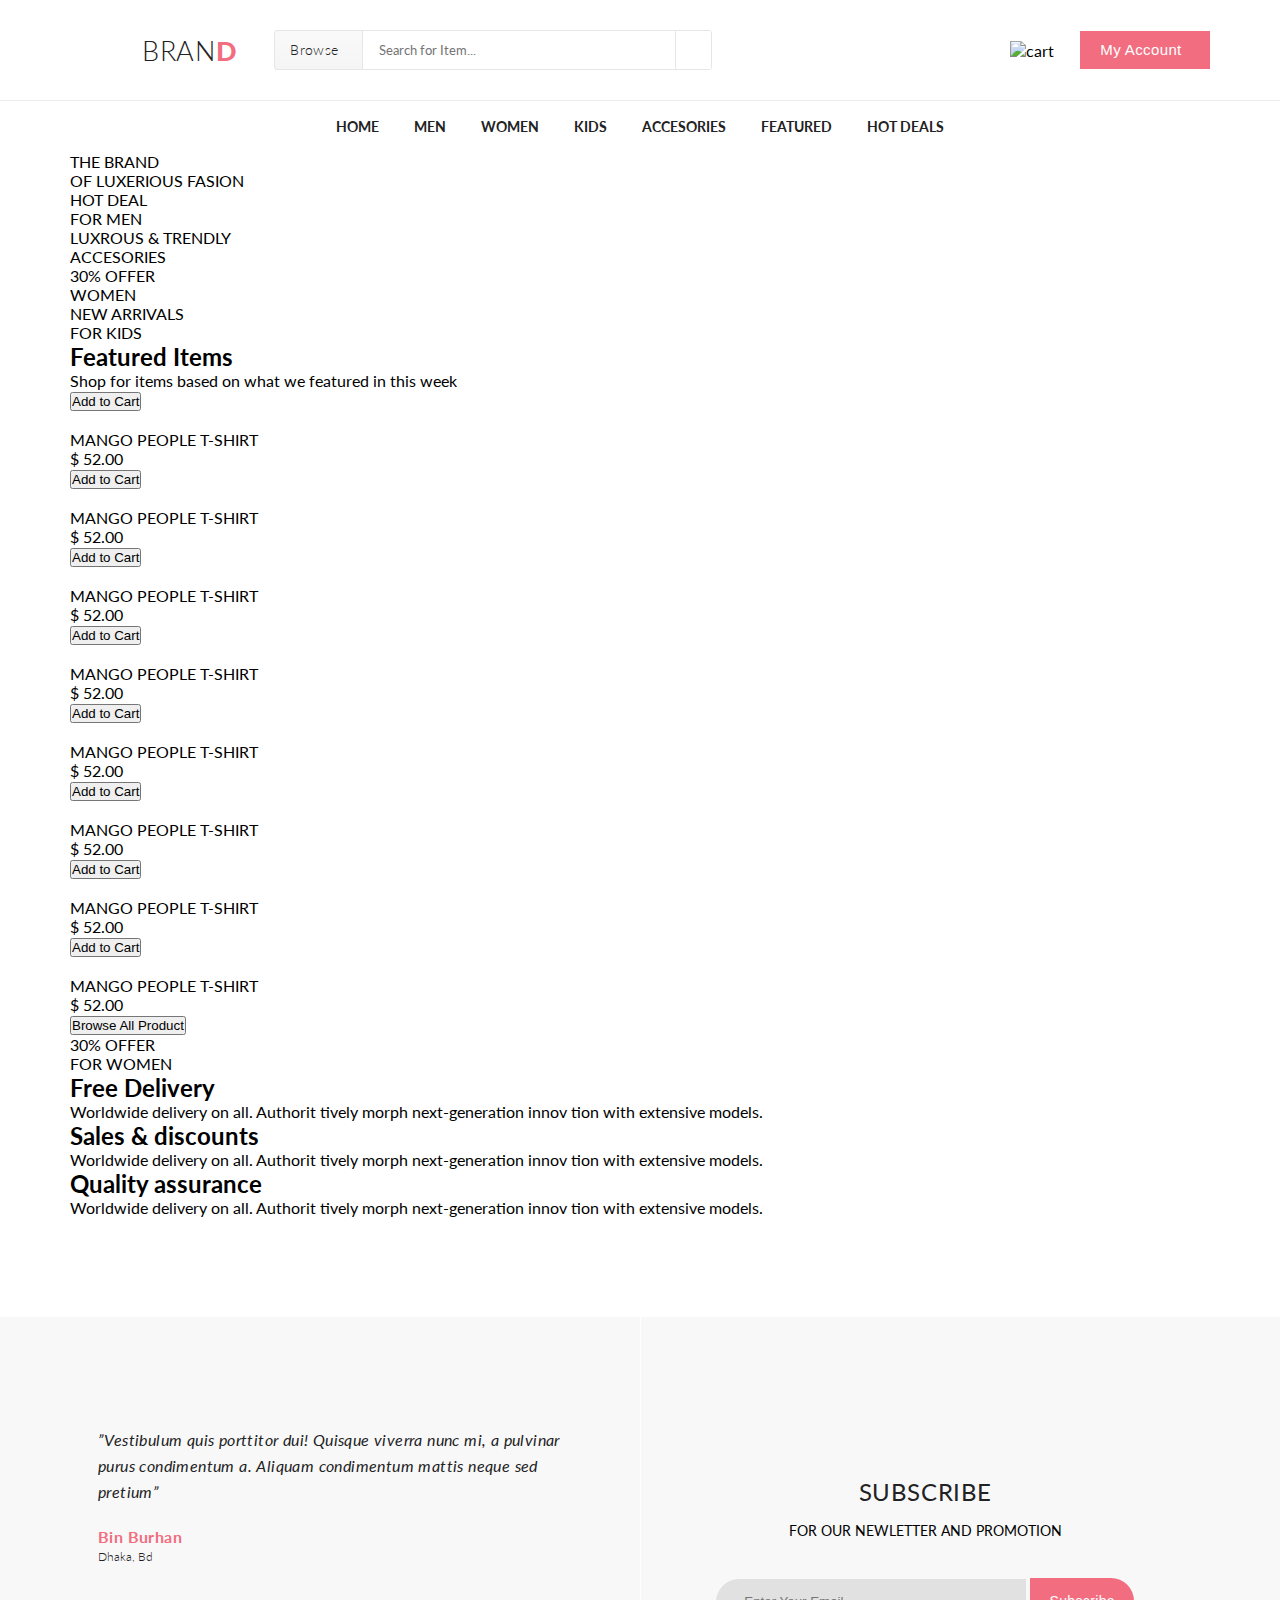
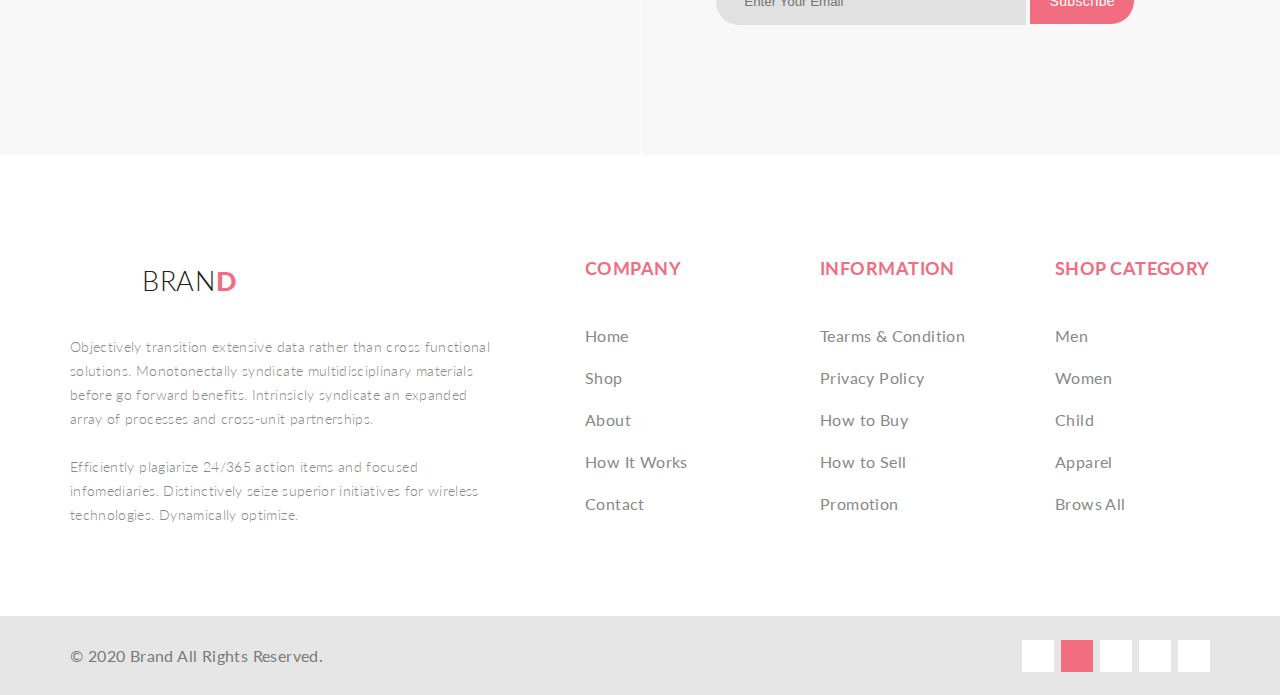
==== commit e5efbbb2: "add checkout page" ====
--- a/index.html
+++ b/index.html
@@ -1,278 +1,279 @@
 <!DOCTYPE html>
 <html lang="en">
-
-<head>
-  <meta charset="UTF-8">
-  <meta name="viewport" content="width=device-width, initial-scale=1.0">
-  <title>Document</title>
-  <link rel="stylesheet" href="https://cdnjs.cloudflare.com/ajax/libs/font-awesome/5.14.0/css/all.min.css"
-    integrity="sha512-1PKOgIY59xJ8Co8+NE6FZ+LOAZKjy+KY8iq0G4B3CyeY6wYHN3yt9PW0XpSriVlkMXe40PTKnXrLnZ9+fkDaog=="
-    crossorigin="anonymous">
-
-  <link rel="stylesheet" href="styles/top.css">
-  <link rel="stylesheet" href="styles/bottom.css">
-  <link rel="stylesheet" href="styles/style.css">
-</head>
-
-<body>
-  <header>
-    <div class="container">
-      <a href="#" class="logo">BRAN<span>D</span></a>
-      <form action="search">
-        <div class="browse">Browse <i class="fas fa-caret-down"></i></div>
-        <input type="text" placeholder="Search for Item..." />
-        <button class="search"><i class="fas fa-search"></i></button>
-      </form>
-      <img src="img/cart.png" alt="cart" class="cartImg" />
-      <button class="account">
-        My Account <i class="fas fa-caret-down"></i>
-      </button>
-    </div>
-  </header>
-  <nav class="top-menu">
-    <a href="#" class="menu">HOME</a>
-    <a href="#" class="menu">MAN</a>
-    <a href="#" class="menu">WOMAN</a>
-    <a href="#" class="menu">KIDS</a>
-    <a href="#" class="menu">ACCESORIES</a>
-    <a href="#" class="menu">FEATURED</a>
-    <a href="#" class="menu">HOT DEALS</a>
-  </nav>
-  <!--Окончание повтора по всем страницам-->
-
-  <div class="promo">
-    <div class="container">
-      <div class="promoText">
-        <div class="promoTextTop">THE BRAND</div>
-        <div class="promoTextBottom">OF LUXERIOUS <span>FASION</span></div>
-      </div>
-    </div>
-  </div>
-  <div class="offers container">
-    <div class="offer">
-      <div class="offerText">HOT DEAL<br /><span>FOR MEN</span></div>
-    </div>
-    <div class="offer">
-      <div class="offerText">
-        LUXROUS & TRENDLY<br /><span>ACCESORIES</span>
-      </div>
-    </div>
-    <div class="offer">
-      <div class="offerText">30% OFFER<br /><span>WOMEN</span></div>
-    </div>
-    <div class="offer">
-      <div class="offerText">NEW ARRIVALS<br /><span>FOR KIDS</span></div>
-    </div>
-  </div>
-  <div class="featuredItems">
-    <div class="container">
-      <h2 class="featuredItemsH2">Featured Items</h2>
-      <div class="featuredItemsText">
-        Shop for items based on what we featured in this week
-      </div>
-      <div class="items">
-        <div class="item">
-          <div class="itemImgWrap">
-            <div class="itemBuy">
-              <button class="itemBuyButton">Add to Cart</button>
-            </div>
-            <img src="img/featuredItem1.jpg" alt="" />
-          </div>
-          <div class="itemName">MANGO PEOPLE T-SHIRT</div>
-          <div class="itemPrice">$ 52.00</div>
-        </div>
-        <div class="item">
-          <div class="itemImgWrap">
-            <div class="itemBuy">
-              <button class="itemBuyButton">Add to Cart</button>
-            </div>
-            <img src="img/featuredItem2.jpg" alt="" />
-          </div>
-          <div class="itemName">MANGO PEOPLE T-SHIRT</div>
-          <div class="itemPrice">$ 52.00</div>
-        </div>
-        <div class="item">
-          <div class="itemImgWrap">
-            <div class="itemBuy">
-              <button class="itemBuyButton">Add to Cart</button>
-            </div>
-            <img src="img/featuredItem3.jpg" alt="" />
-          </div>
-          <div class="itemName">MANGO PEOPLE T-SHIRT</div>
-          <div class="itemPrice">$ 52.00</div>
-        </div>
-        <div class="item">
-          <div class="itemImgWrap">
-            <div class="itemBuy">
-              <button class="itemBuyButton">Add to Cart</button>
-            </div>
-            <img src="img/featuredItem4.jpg" alt="" />
-          </div>
-          <div class="itemName">MANGO PEOPLE T-SHIRT</div>
-          <div class="itemPrice">$ 52.00</div>
-        </div>
-        <div class="item">
-          <div class="itemImgWrap">
-            <div class="itemBuy">
-              <button class="itemBuyButton">Add to Cart</button>
-            </div>
-            <img src="img/featuredItem5.jpg" alt="" />
-          </div>
-          <div class="itemName">MANGO PEOPLE T-SHIRT</div>
-          <div class="itemPrice">$ 52.00</div>
-        </div>
-        <div class="item">
-          <div class="itemImgWrap">
-            <div class="itemBuy">
-              <button class="itemBuyButton">Add to Cart</button>
-            </div>
-            <img src="img/featuredItem6.jpg" alt="" />
-          </div>
-          <div class="itemName">MANGO PEOPLE T-SHIRT</div>
-          <div class="itemPrice">$ 52.00</div>
-        </div>
-        <div class="item">
-          <div class="itemImgWrap">
-            <div class="itemBuy">
-              <button class="itemBuyButton">Add to Cart</button>
-            </div>
-            <img src="img/featuredItem7.jpg" alt="" />
-          </div>
-          <div class="itemName">MANGO PEOPLE T-SHIRT</div>
-          <div class="itemPrice">$ 52.00</div>
-        </div>
-        <div class="item">
-          <div class="itemImgWrap">
-            <div class="itemBuy">
-              <button class="itemBuyButton">Add to Cart</button>
-            </div>
-            <img src="img/featuredItem8.jpg" alt="" />
-          </div>
-          <div class="itemName">MANGO PEOPLE T-SHIRT</div>
-          <div class="itemPrice">$ 52.00</div>
-        </div>
-      </div>
-      <button class="featuredItemsButton">
-        Browse All Product<i class="fas fa-long-arrow-alt-right"></i>
-      </button>
-    </div>
-  </div>
-  <div class="newOffer container">
-    <div class="newOfferOffer">
-      <div class="newOfferText">
-        <p class="newOfferTextTop">30% <span>OFFER</span></p>
-        <p class="newOfferTextBottom">FOR WOMEN</p>
-      </div>
-    </div>
-    <div class="newOfferDetails">
-      <div class="detail">
-        <h2 class="detailH2">Free Delivery</h2>
-        <p class="detailText">
-          Worldwide delivery on all. Authorit tively morph next-generation
-          innov tion with extensive models.
+  <head>
+    <meta charset="UTF-8" />
+    <meta name="viewport" content="width=device-width, initial-scale=1.0" />
+    <title>Document</title>
+    <link
+      rel="stylesheet"
+      href="https://cdnjs.cloudflare.com/ajax/libs/font-awesome/5.14.0/css/all.min.css"
+      integrity="sha512-1PKOgIY59xJ8Co8+NE6FZ+LOAZKjy+KY8iq0G4B3CyeY6wYHN3yt9PW0XpSriVlkMXe40PTKnXrLnZ9+fkDaog=="
+      crossorigin="anonymous"
+    />
+
+    <link rel="stylesheet" href="styles/top.css" />
+    <link rel="stylesheet" href="styles/bottom.css" />
+    <link rel="stylesheet" href="styles/style.css" />
+  </head>
+
+  <body>
+    <header>
+      <div class="container">
+        <a href="#" class="logo">BRAN<span>D</span></a>
+        <form action="search">
+          <div class="browse">Browse <i class="fas fa-caret-down"></i></div>
+          <input type="text" placeholder="Search for Item..." />
+          <button class="search"><i class="fas fa-search"></i></button>
+        </form>
+        <img src="img/cart.png" alt="cart" class="cartImg" />
+        <button class="account">
+          My Account <i class="fas fa-caret-down"></i>
+        </button>
+      </div>
+    </header>
+    <nav class="top-menu">
+      <a href="#" class="menu">HOME</a>
+      <a href="#" class="menu">MEN</a>
+      <a href="#" class="menu">WOMEN</a>
+      <a href="#" class="menu">KIDS</a>
+      <a href="#" class="menu">ACCESORIES</a>
+      <a href="#" class="menu">FEATURED</a>
+      <a href="#" class="menu">HOT DEALS</a>
+    </nav>
+    <!--Окончание повтора по всем страницам-->
+
+    <div class="promo">
+      <div class="container">
+        <div class="promoText">
+          <div class="promoTextTop">THE BRAND</div>
+          <div class="promoTextBottom">OF LUXERIOUS <span>FASION</span></div>
+        </div>
+      </div>
+    </div>
+    <div class="offers container">
+      <div class="offer">
+        <div class="offerText">HOT DEAL<br /><span>FOR MEN</span></div>
+      </div>
+      <div class="offer">
+        <div class="offerText">
+          LUXROUS & TRENDLY<br /><span>ACCESORIES</span>
+        </div>
+      </div>
+      <div class="offer">
+        <div class="offerText">30% OFFER<br /><span>WOMEN</span></div>
+      </div>
+      <div class="offer">
+        <div class="offerText">NEW ARRIVALS<br /><span>FOR KIDS</span></div>
+      </div>
+    </div>
+    <div class="featuredItems">
+      <div class="container">
+        <h2 class="featuredItemsH2">Featured Items</h2>
+        <div class="featuredItemsText">
+          Shop for items based on what we featured in this week
+        </div>
+        <div class="items">
+          <div class="item">
+            <div class="itemImgWrap">
+              <div class="itemBuy">
+                <button class="itemBuyButton">Add to Cart</button>
+              </div>
+              <img src="img/featuredItem1.jpg" alt="" />
+            </div>
+            <div class="itemName">MANGO PEOPLE T-SHIRT</div>
+            <div class="itemPrice">$ 52.00</div>
+          </div>
+          <div class="item">
+            <div class="itemImgWrap">
+              <div class="itemBuy">
+                <button class="itemBuyButton">Add to Cart</button>
+              </div>
+              <img src="img/featuredItem2.jpg" alt="" />
+            </div>
+            <div class="itemName">MANGO PEOPLE T-SHIRT</div>
+            <div class="itemPrice">$ 52.00</div>
+          </div>
+          <div class="item">
+            <div class="itemImgWrap">
+              <div class="itemBuy">
+                <button class="itemBuyButton">Add to Cart</button>
+              </div>
+              <img src="img/featuredItem3.jpg" alt="" />
+            </div>
+            <div class="itemName">MANGO PEOPLE T-SHIRT</div>
+            <div class="itemPrice">$ 52.00</div>
+          </div>
+          <div class="item">
+            <div class="itemImgWrap">
+              <div class="itemBuy">
+                <button class="itemBuyButton">Add to Cart</button>
+              </div>
+              <img src="img/featuredItem4.jpg" alt="" />
+            </div>
+            <div class="itemName">MANGO PEOPLE T-SHIRT</div>
+            <div class="itemPrice">$ 52.00</div>
+          </div>
+          <div class="item">
+            <div class="itemImgWrap">
+              <div class="itemBuy">
+                <button class="itemBuyButton">Add to Cart</button>
+              </div>
+              <img src="img/featuredItem5.jpg" alt="" />
+            </div>
+            <div class="itemName">MANGO PEOPLE T-SHIRT</div>
+            <div class="itemPrice">$ 52.00</div>
+          </div>
+          <div class="item">
+            <div class="itemImgWrap">
+              <div class="itemBuy">
+                <button class="itemBuyButton">Add to Cart</button>
+              </div>
+              <img src="img/featuredItem6.jpg" alt="" />
+            </div>
+            <div class="itemName">MANGO PEOPLE T-SHIRT</div>
+            <div class="itemPrice">$ 52.00</div>
+          </div>
+          <div class="item">
+            <div class="itemImgWrap">
+              <div class="itemBuy">
+                <button class="itemBuyButton">Add to Cart</button>
+              </div>
+              <img src="img/featuredItem7.jpg" alt="" />
+            </div>
+            <div class="itemName">MANGO PEOPLE T-SHIRT</div>
+            <div class="itemPrice">$ 52.00</div>
+          </div>
+          <div class="item">
+            <div class="itemImgWrap">
+              <div class="itemBuy">
+                <button class="itemBuyButton">Add to Cart</button>
+              </div>
+              <img src="img/featuredItem8.jpg" alt="" />
+            </div>
+            <div class="itemName">MANGO PEOPLE T-SHIRT</div>
+            <div class="itemPrice">$ 52.00</div>
+          </div>
+        </div>
+        <button class="featuredItemsButton">
+          Browse All Product<i class="fas fa-long-arrow-alt-right"></i>
+        </button>
+      </div>
+    </div>
+    <div class="newOffer container">
+      <div class="newOfferOffer">
+        <div class="newOfferText">
+          <p class="newOfferTextTop">30% <span>OFFER</span></p>
+          <p class="newOfferTextBottom">FOR WOMEN</p>
+        </div>
+      </div>
+      <div class="newOfferDetails">
+        <div class="detail">
+          <h2 class="detailH2">Free Delivery</h2>
+          <p class="detailText">
+            Worldwide delivery on all. Authorit tively morph next-generation
+            innov tion with extensive models.
+          </p>
+        </div>
+        <div class="detail">
+          <h2 class="detailH2">Sales & discounts</h2>
+          <p class="detailText">
+            Worldwide delivery on all. Authorit tively morph next-generation
+            innov tion with extensive models.
+          </p>
+        </div>
+        <div class="detail">
+          <h2 class="detailH2">Quality assurance</h2>
+          <p class="detailText">
+            Worldwide delivery on all. Authorit tively morph next-generation
+            innov tion with extensive models.
+          </p>
+        </div>
+      </div>
+    </div>
+
+    <!--Повтор по всем страницам-->
+    <div class="mentions">
+      <div class="mentionsWrap container">
+        <div class="mention">
+          <img src="img/reviewPerson.png" alt="" />
+          <div class="mentionQuote">
+            <p class="quote">
+              ”Vestibulum quis porttitor dui! Quisque viverra nunc mi, a
+              pulvinar purus condimentum a. Aliquam condimentum mattis neque sed
+              pretium”
+            </p>
+            <p class="quoteSign">
+              <span>Bin Burhan</span>
+              <br />
+              Dhaka, Bd
+            </p>
+          </div>
+        </div>
+        <div class="subscribe">
+          <h2>SUBSCRIBE</h2>
+          <p>FOR OUR NEWLETTER AND PROMOTION</p>
+          <form action="#">
+            <input type="text" name="email" placeholder="Enter Your Email" />
+            <button>Subscribe</button>
+          </form>
+        </div>
+      </div>
+    </div>
+    <div class="bottom container">
+      <div class="bottomBrand">
+        <a href="#" class="logo">BRAN<span>D</span></a>
+        <p>
+          Objectively transition extensive data rather than cross functional
+          solutions. Monotonectally syndicate multidisciplinary materials before
+          go forward benefits. Intrinsicly syndicate an expanded array of
+          processes and cross-unit partnerships.
+          <br />
+          <br />
+          Efficiently plagiarize 24/365 action items and focused infomediaries.
+          Distinctively seize superior initiatives for wireless technologies.
+          Dynamically optimize.
         </p>
       </div>
-      <div class="detail">
-        <h2 class="detailH2">Sales & discounts</h2>
-        <p class="detailText">
-          Worldwide delivery on all. Authorit tively morph next-generation
-          innov tion with extensive models.
-        </p>
-      </div>
-      <div class="detail">
-        <h2 class="detailH2">Quality assurance</h2>
-        <p class="detailText">
-          Worldwide delivery on all. Authorit tively morph next-generation
-          innov tion with extensive models.
-        </p>
-      </div>
-    </div>
-  </div>
-
-  <!--Повтор по всем страницам-->
-  <div class="mentions">
-    <div class="mentionsWrap container">
-      <div class="mention">
-        <img src="img/reviewPerson.png" alt="" />
-        <div class="mentionQuote">
-          <p class="quote">
-            ”Vestibulum quis porttitor dui! Quisque viverra nunc mi, a
-            pulvinar purus condimentum a. Aliquam condimentum mattis neque sed
-            pretium”
-          </p>
-          <p class="quoteSign">
-            <span>Bin Burhan</span>
-            <br />
-            Dhaka, Bd
-          </p>
-        </div>
-      </div>
-      <div class="subscribe">
-        <h2>SUBSCRIBE</h2>
-        <p>FOR OUR NEWLETTER AND PROMOTION</p>
-        <form action="#">
-          <input type="text" name="email" placeholder="Enter Your Email" />
-          <button>Subscribe</button>
-        </form>
-      </div>
-    </div>
-  </div>
-  <div class="bottom container">
-    <div class="bottomBrand">
-      <a href="#" class="logo">BRAN<span>D</span></a>
-      <p>
-        Objectively transition extensive data rather than cross functional
-        solutions. Monotonectally syndicate multidisciplinary materials before
-        go forward benefits. Intrinsicly syndicate an expanded array of
-        processes and cross-unit partnerships.
-        <br />
-        <br />
-        Efficiently plagiarize 24/365 action items and focused infomediaries.
-        Distinctively seize superior initiatives for wireless technologies.
-        Dynamically optimize.
-      </p>
-    </div>
-    <nav class="bottomNav">
-      <div class="bottomNavColumn">
-        <h2>COMPANY</h2>
-        <a href="#">Home</a>
-        <a href="#">Shop</a>
-        <a href="#">About</a>
-        <a href="#">How It Works</a>
-        <a href="#">Contact</a>
-      </div>
-      <div class="bottomNavColumn">
-        <h2>INFORMATION</h2>
-        <a href="#">Tearms & Condition</a>
-        <a href="#">Privacy Policy</a>
-        <a href="#">How to Buy</a>
-        <a href="#">How to Sell</a>
-        <a href="#">Promotion</a>
-      </div>
-      <div class="bottomNavColumn">
-        <h2>SHOP CATEGORY</h2>
-        <a href="#">Men</a>
-        <a href="#">Women</a>
-        <a href="#">Child</a>
-        <a href="#">Apparel</a>
-        <a href="#">Brows All</a>
-      </div>
-    </nav>
-  </div>
-  <footer>
-    <div class="container">
-      <div class="footerWrapper">
-        <p class="footerText">&copy; 2020 Brand All Rights Reserved.</p>
-        <nav class="footerNav">
-          <div class="footerSocial"><i class="fab fa-facebook-f"></i></div>
-          <div class="footerSocial"><i class="fab fa-twitter"></i></div>
-          <div class="footerSocial"><i class="fab fa-linkedin-in"></i></div>
-          <div class="footerSocial"><i class="fab fa-pinterest-p"></i></div>
-          <div class="footerSocial"><i class="fab fa-google-plus-g"></i></div>
-        </nav>
-      </div>
-    </div>
-  </footer>
-</body>
-
-</html>+      <nav class="bottomNav">
+        <div class="bottomNavColumn">
+          <h2>COMPANY</h2>
+          <a href="#">Home</a>
+          <a href="#">Shop</a>
+          <a href="#">About</a>
+          <a href="#">How It Works</a>
+          <a href="#">Contact</a>
+        </div>
+        <div class="bottomNavColumn">
+          <h2>INFORMATION</h2>
+          <a href="#">Tearms & Condition</a>
+          <a href="#">Privacy Policy</a>
+          <a href="#">How to Buy</a>
+          <a href="#">How to Sell</a>
+          <a href="#">Promotion</a>
+        </div>
+        <div class="bottomNavColumn">
+          <h2>SHOP CATEGORY</h2>
+          <a href="#">Men</a>
+          <a href="#">Women</a>
+          <a href="#">Child</a>
+          <a href="#">Apparel</a>
+          <a href="#">Brows All</a>
+        </div>
+      </nav>
+    </div>
+    <footer>
+      <div class="container">
+        <div class="footerWrapper">
+          <p class="footerText">&copy; 2020 Brand All Rights Reserved.</p>
+          <nav class="footerNav">
+            <div class="footerSocial"><i class="fab fa-facebook-f"></i></div>
+            <div class="footerSocial"><i class="fab fa-twitter"></i></div>
+            <div class="footerSocial"><i class="fab fa-linkedin-in"></i></div>
+            <div class="footerSocial"><i class="fab fa-pinterest-p"></i></div>
+            <div class="footerSocial"><i class="fab fa-google-plus-g"></i></div>
+          </nav>
+        </div>
+      </div>
+    </footer>
+  </body>
+</html>
